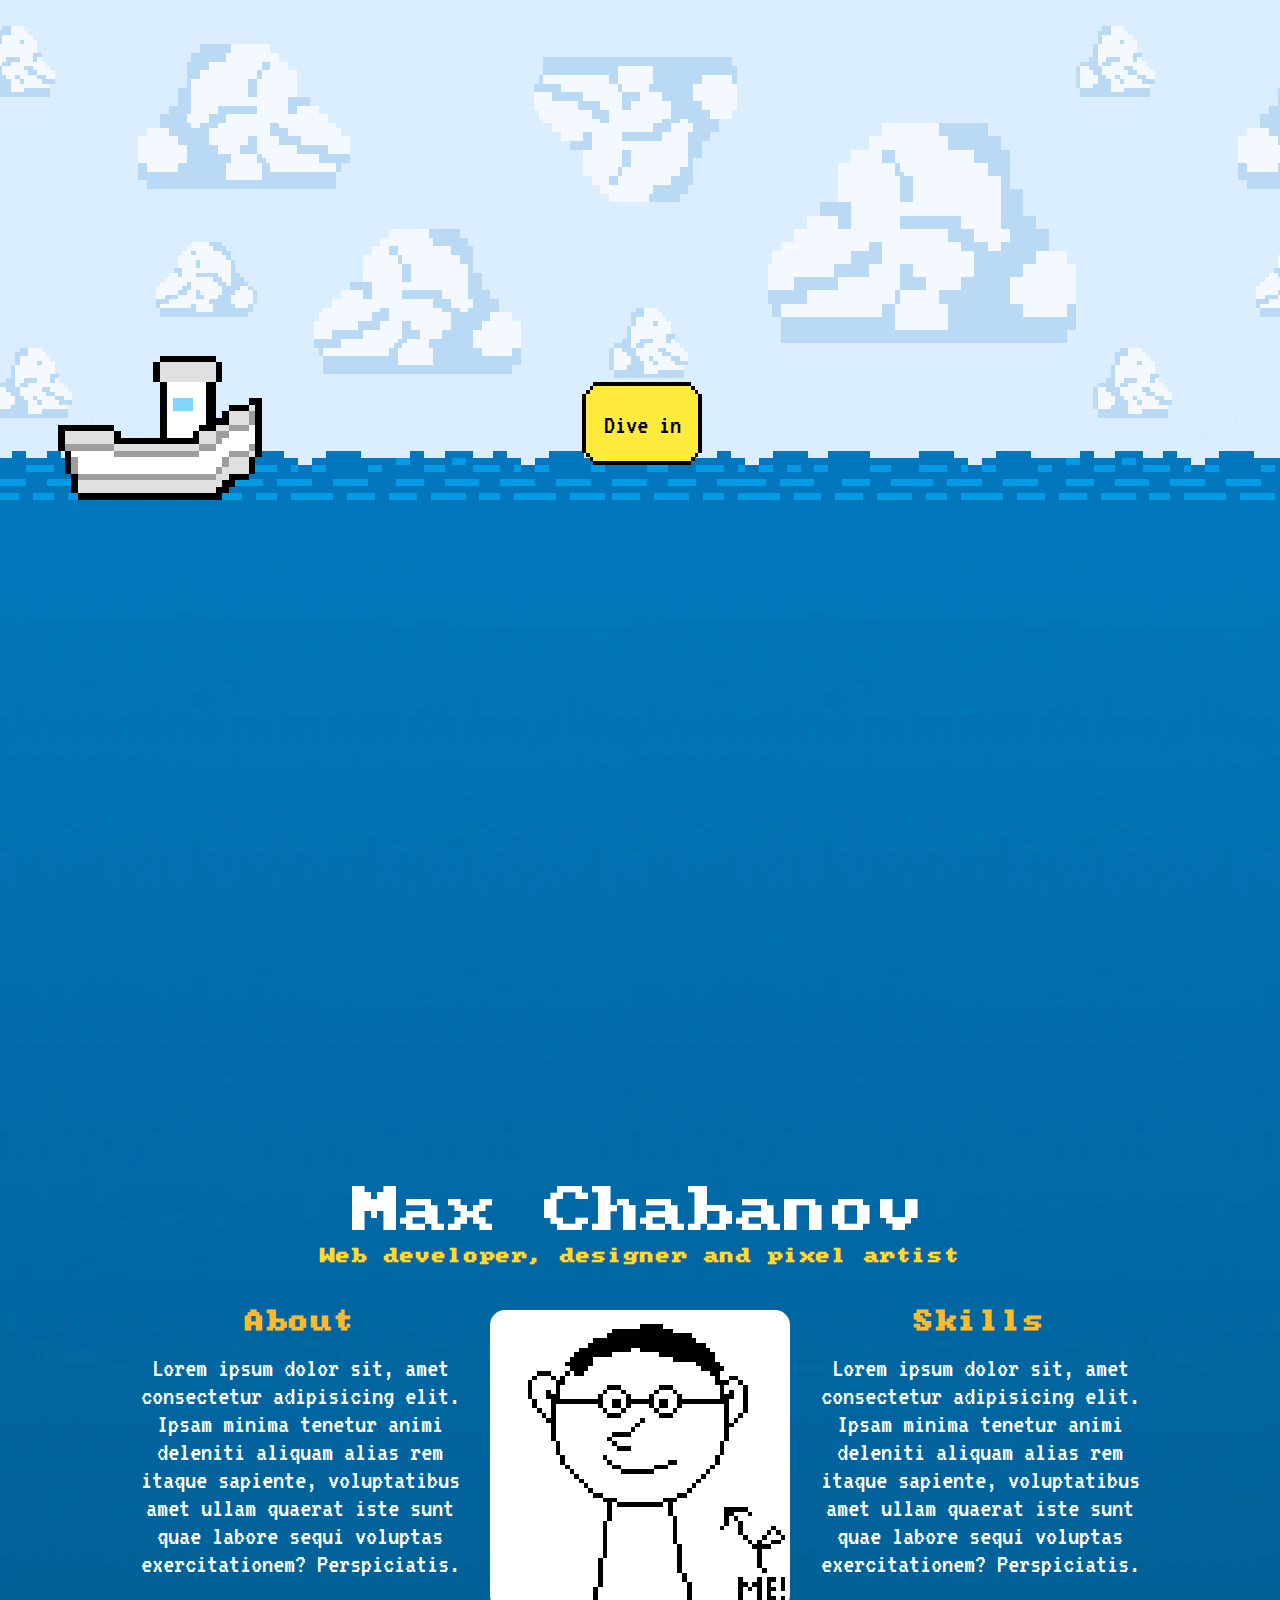
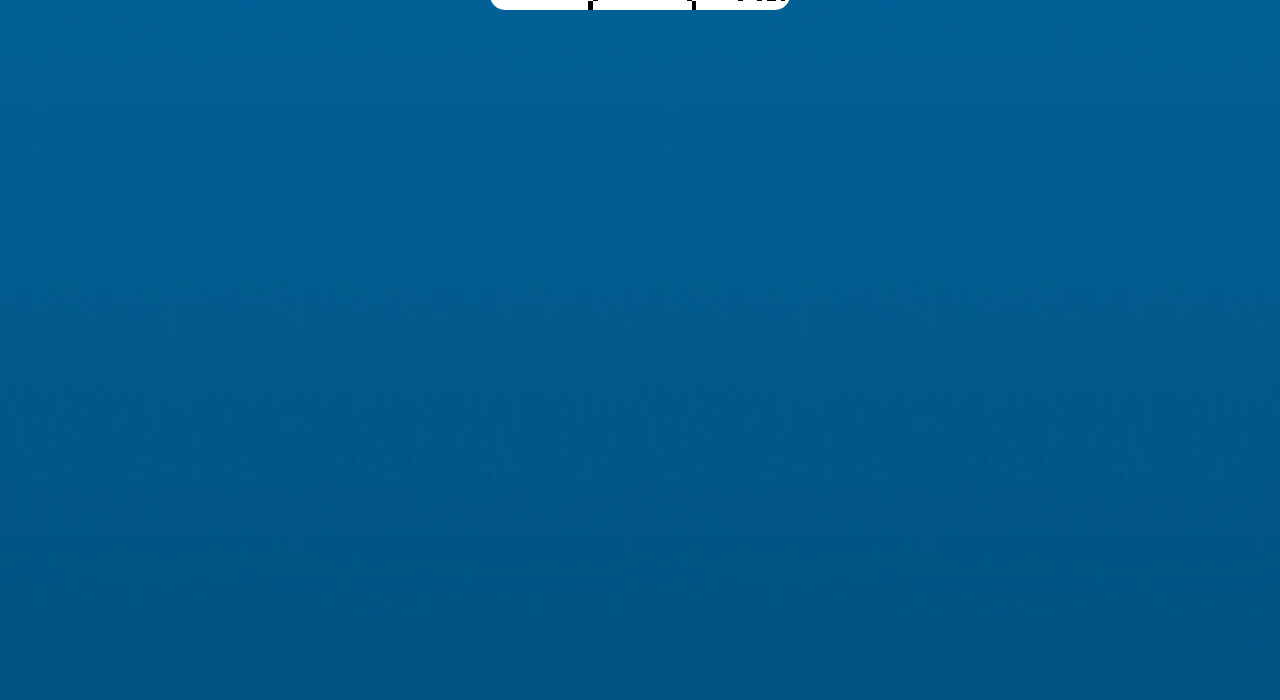
==== index.html @ 959217e1 "google lighthouse optimisation" ====
<!DOCTYPE html>
<html lang="en">
  <head>
    <meta charset="UTF-8" />
    <meta http-equiv="X-UA-Compatible" content="IE=edge" />
    <meta content="width=device-width, initial-scale=1.0" />
    <title>Max Chabanov</title>
    <link rel="icon" href="./assets/images/logo.svg" />
    <link rel="stylesheet" type="text/css" href="styles.css" />

    <!--===Fonts===-->
    <link rel="preconnect" href="https://fonts.googleapis.com" />
    <link rel="preconnect" href="https://fonts.gstatic.com" crossorigin />

    <link
      href="https://fonts.googleapis.com/css2?family=VT323&display=swap"
      rel="stylesheet"
    />
  </head>
  <body>
    <header>
      <img
        src="./assets/images/boat.png"
        alt="boat"
        class="boat"
        draggable="false"
      />
      <button class="dive-in-btn"><p>Dive in</p></button>
    </header>
    <main>
      <section class="about" id="about">
        <div class="introduction">
          <h1 class="heading-name">Max Chabanov</h1>
          <h2 class="sub-heading sub-heading-name">
            Web developer, designer and pixel artist
          </h2>
        </div>
        <div class="info">
          <div class="general-info">
            <h2 class="sub-heading">About</h2>
            <p class="general-info-text">
              Lorem ipsum dolor sit, amet consectetur adipisicing elit. Ipsam
              minima tenetur animi deleniti aliquam alias rem itaque sapiente,
              voluptatibus amet ullam quaerat iste sunt quae labore sequi
              voluptas exercitationem? Perspiciatis.
            </p>
          </div>
          <div class="photo-container">
            <img src="./assets/images/me.png" class="my-photo" alt="photo" />
          </div>
          <div class="skills-info">
            <h2 class="sub-heading">Skills</h2>

            <p class="skills-info-text">
              Lorem ipsum dolor sit, amet consectetur adipisicing elit. Ipsam
              minima tenetur animi deleniti aliquam alias rem itaque sapiente,
              voluptatibus amet ullam quaerat iste sunt quae labore sequi
              voluptas exercitationem? Perspiciatis.
            </p>
          </div>
        </div>
      </section>
      <!-- <section class="about">
        <h1 class="heading">Max Chabanov</h1>
        <h2>Web developer, pixel artist and designer</h2>
      </section> -->
    </main>

    <script
      src="https://code.jquery.com/jquery-3.6.0.min.js"
      integrity="sha256-/xUj+3OJU5yExlq6GSYGSHk7tPXikynS7ogEvDej/m4="
      crossorigin="anonymous"
    ></script>

    <script type="text/javascript" src="scripts.js"></script>
  </body>
</html>
---- styles.css ----
/* =====Global===== */
* {
  margin: 0;
  padding: 0;
  box-sizing: border-box;
}

body {
  /* overflow: hidden; */
  scroll-behavior: smooth;

  font-family: "Roboto";
  image-rendering: pixelated;
}

:root {
  --text-light: hsl(190, 77%, 88%);
  --sky-bg: hsl(208deg 100% 93%);
  --background: linear-gradient(
    180deg,
    hsl(202deg 98% 37%),
    hsl(202deg 98% 25%)
  );

  --text-lg: 50px;
  --text-big: 22px;
}

@font-face {
  font-family: "heading-pixel";
  src: url(./assets/fonts/pcsenior.ttf);
}

@font-face {
  font-family: "subheading-pixel";
  src: url(./assets/fonts/FFFFORWA.TTF);
}

@font-face {
  font-family: "text-pixel";
  src: url(./assets/fonts/prstart.ttf);
}

/* Scrollbar */
::-webkit-scrollbar {
  width: 0;
}

/* =====Header===== */
header {
  position: relative;

  display: flex;

  height: 500px;

  align-items: flex-end;

  background-color: var(--sky-bg);
  background-repeat: repeat-x;
  background-image: url(./assets/images/waves.png),
    url(./assets/images/clouds.png);
  background-position: bottom, top;
  background-size: 670px, 1100px;
}

.clouds {
  width: 100vw;
  display: flex;
}

.boat {
  width: 210px;
  height: 210px;

  margin-left: 55px;

  animation: float 3s linear infinite;
}

.dive-in-btn {
  position: absolute;
  left: calc(50% - 78px);

  border: none;
  border-radius: 5px;

  background-image: url(./assets/images/button.png);
  background-repeat: no-repeat;
  background-position: top;
  background-size: 120px;
  background-color: transparent;

  margin-bottom: 20px;

  padding: 40px 40px 41px 42px;

  user-select: none;

  cursor: pointer;

  animation: float 2s linear 1s infinite;
}

.dive-in-btn p {
  font-size: 28px;
  font-family: "VT323";
}

.dive-in-btn:hover {
  background-position: bottom;
}

/* ===== Main ===== */
main {
  display: flex;
  flex-direction: column;
  height: 200vh;

  align-items: center;
  justify-content: center;

  background: url(./assets/images/bg.webp);
}

/* 1 section */
.about {
  color: white;

  font-family: "Roboto";
}

.introduction {
  display: flex;

  flex-direction: column;
  align-items: center;
}

.heading-name {
  font-size: var(--text-lg);
  font-weight: 500;
  font-family: "heading-pixel";
  letter-spacing: -2px;
}

.sub-heading {
  color: #ffb92c;

  font-size: var(--text-big);
  letter-spacing: 0;
  font-family: "heading-pixel";
}

.sub-heading-name {
  color: #ffdb24;

  margin-top: 10px;

  font-family: "heading-pixel";
  font-size: 16px;
  letter-spacing: 0px;
}

.info {
  width: 50vw;

  display: flex;

  justify-content: space-between;

  color: white;

  margin-top: 45px;

  font-family: "VT323";
  font-size: 28px;
}

/* general info */
.general-info,
.skills-info {
  max-width: 340px;

  display: flex;

  margin-right: 20px;

  flex-direction: column;
  align-items: center;

  text-align: center;
}

.general-info-text,
.skills-info-text {
  margin-top: 20px;
}

/* photo */

.my-photo {
  width: 300px;

  background-color: white;

  border-radius: 5%;
}

.arrow-me {
  position: absolute;
}

/* skills info */
.skills-info {
  margin-left: 20px;
  margin-right: 0;
}

/* skills */

.skills-list {
  text-align: left;
}

@keyframes float {
  0% {
    margin-bottom: 20px;
  }
  50% {
    margin-bottom: 25px;
  }
  100% {
    margin-bottom: 20px;
  }
}

/* Responsive */
@media screen and (min-width: 865px) {
  .info {
    width: auto;
  }
}
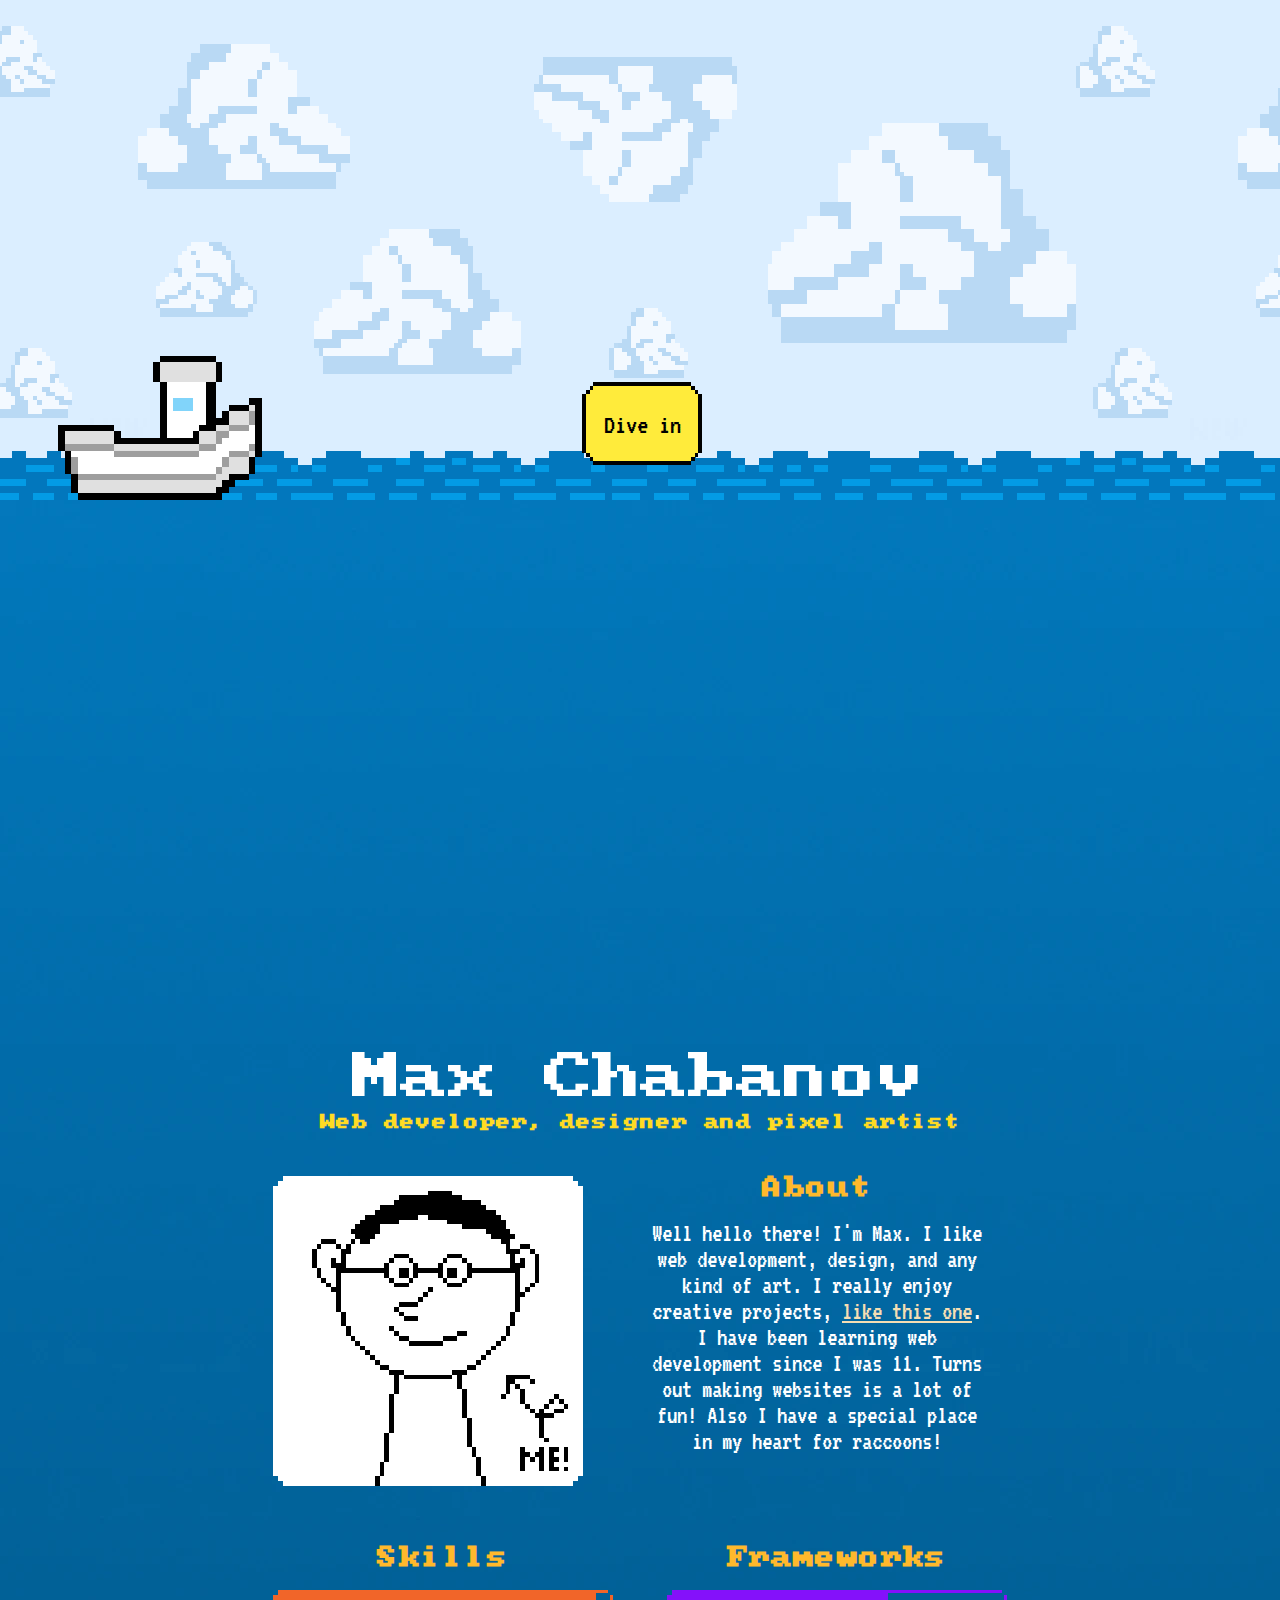
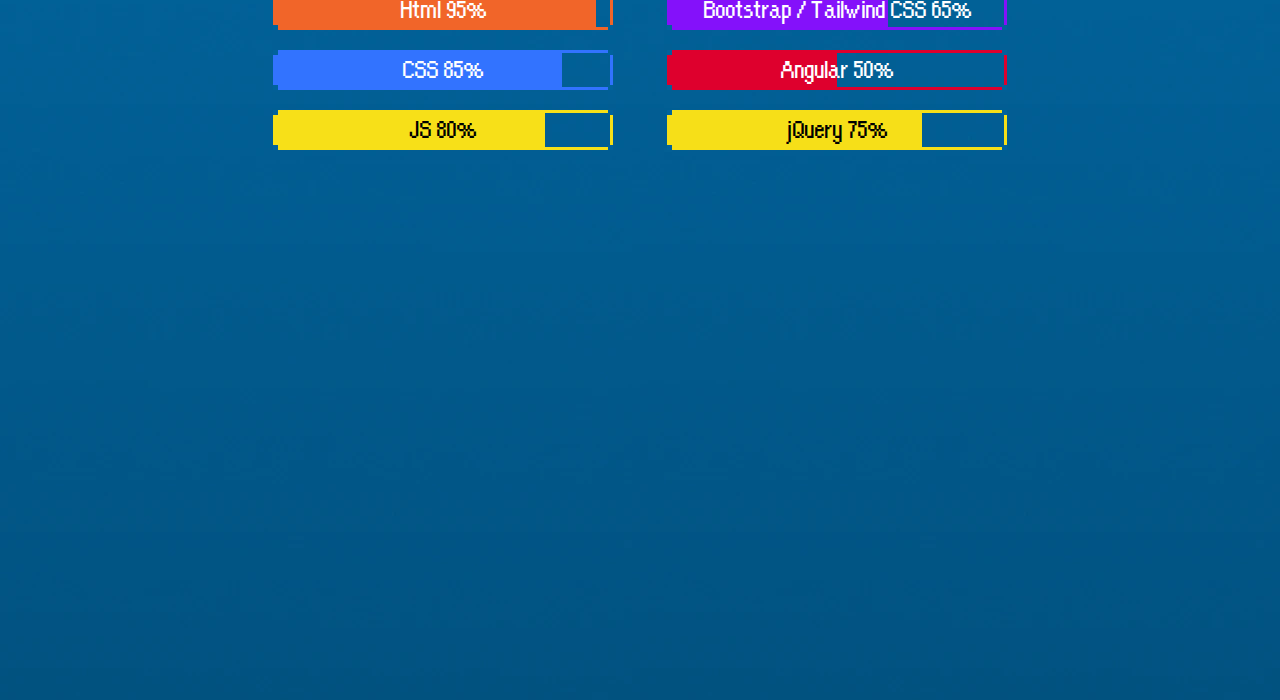
==== commit 85a93462: "1 section complete" ====
--- a/index.html
+++ b/index.html
@@ -36,34 +36,85 @@
           </h2>
         </div>
         <div class="info">
+          <div class="photo-container">
+            <img src="./assets/images/me.png" class="my-photo" alt="photo" />
+          </div>
+
           <div class="general-info">
             <h2 class="sub-heading">About</h2>
             <p class="general-info-text">
-              Lorem ipsum dolor sit, amet consectetur adipisicing elit. Ipsam
-              minima tenetur animi deleniti aliquam alias rem itaque sapiente,
-              voluptatibus amet ullam quaerat iste sunt quae labore sequi
-              voluptas exercitationem? Perspiciatis.
-            </p>
-          </div>
-          <div class="photo-container">
-            <img src="./assets/images/me.png" class="my-photo" alt="photo" />
-          </div>
-          <div class="skills-info">
-            <h2 class="sub-heading">Skills</h2>
-
-            <p class="skills-info-text">
-              Lorem ipsum dolor sit, amet consectetur adipisicing elit. Ipsam
-              minima tenetur animi deleniti aliquam alias rem itaque sapiente,
-              voluptatibus amet ullam quaerat iste sunt quae labore sequi
-              voluptas exercitationem? Perspiciatis.
+              Well hello there! I'm Max. I like web development, design, and any
+              kind of art. I really enjoy creative projects,
+              <a href="https://hackathon404-raccoon.vercel.app/" target="_blank"
+                >like this one</a
+              >. I have been learning web development since I was 11. Turns out
+              making websites is a lot of fun! Also I have a special place in my
+              heart for raccoons!
             </p>
           </div>
         </div>
+
+        <div class="skills-info">
+          <h2 class="sub-heading">Skills</h2>
+
+          <div class="skill skill-html">
+            <div class="pixel pixel-top-left"></div>
+            <div class="pixel pixel-top-right"></div>
+            <div class="pixel pixel-bottom-left"></div>
+            <div class="pixel pixel-bottom-right"></div>
+
+            <p>Html <span class="number">95%</span></p>
+          </div>
+
+          <div class="skill skill-css">
+            <div class="pixel pixel-top-left"></div>
+            <div class="pixel pixel-top-right"></div>
+            <div class="pixel pixel-bottom-left"></div>
+            <div class="pixel pixel-bottom-right"></div>
+
+            <p>CSS <span class="number">85%</span></p>
+          </div>
+
+          <div class="skill skill-js">
+            <div class="pixel pixel-top-left"></div>
+            <div class="pixel pixel-top-right"></div>
+            <div class="pixel pixel-bottom-left"></div>
+            <div class="pixel pixel-bottom-right"></div>
+
+            <p>JS <span class="number">80%</span></p>
+          </div>
+        </div>
+        <div class="framework-info">
+          <h2 class="sub-heading">Frameworks</h2>
+
+          <div class="skill skill-css-framework">
+            <div class="pixel pixel-top-left"></div>
+            <div class="pixel pixel-top-right"></div>
+            <div class="pixel pixel-bottom-left"></div>
+            <div class="pixel pixel-bottom-right"></div>
+
+            <p>Bootstrap / Tailwind CSS <span class="number">65%</span></p>
+          </div>
+
+          <div class="skill skill-angular">
+            <div class="pixel pixel-top-left"></div>
+            <div class="pixel pixel-top-right"></div>
+            <div class="pixel pixel-bottom-left"></div>
+            <div class="pixel pixel-bottom-right"></div>
+
+            <p>Angular <span class="number">50%</span></p>
+          </div>
+
+          <div class="skill skill-jquery">
+            <div class="pixel pixel-top-left"></div>
+            <div class="pixel pixel-top-right"></div>
+            <div class="pixel pixel-bottom-left"></div>
+            <div class="pixel pixel-bottom-right"></div>
+
+            <p>jQuery <span class="number">75%</span></p>
+          </div>
+        </div>
       </section>
-      <!-- <section class="about">
-        <h1 class="heading">Max Chabanov</h1>
-        <h2>Web developer, pixel artist and designer</h2>
-      </section> -->
     </main>
 
     <script
--- a/styles.css
+++ b/styles.css
@@ -26,6 +26,13 @@
   --text-big: 22px;
 }
 
+a {
+  color: wheat;
+}
+a:hover {
+  color: hsl(39, 80%, 76%);
+}
+
 @font-face {
   font-family: "heading-pixel";
   src: url(./assets/fonts/pcsenior.ttf);
@@ -38,7 +45,7 @@
 
 @font-face {
   font-family: "text-pixel";
-  src: url(./assets/fonts/prstart.ttf);
+  src: url(./assets/fonts/orange-kid.ttf);
 }
 
 /* Scrollbar */
@@ -179,10 +186,11 @@
 
 /* general info */
 .general-info,
-.skills-info {
+.skills-info,
+.framework-info {
   max-width: 340px;
 
-  display: flex;
+  display: inline-flex;
 
   margin-right: 20px;
 
@@ -192,19 +200,27 @@
   text-align: center;
 }
 
+.framework-info {
+  margin-left: 50px;
+  margin-right: 0px;
+}
+
 .general-info-text,
 .skills-info-text {
+  font-size: 26px;
   margin-top: 20px;
 }
 
 /* photo */
 
+.photo-container {
+  height: 310px;
+
+  position: relative;
+}
+
 .my-photo {
-  width: 300px;
-
-  background-color: white;
-
-  border-radius: 5%;
+  width: 310px;
 }
 
 .arrow-me {
@@ -213,14 +229,85 @@
 
 /* skills info */
 .skills-info {
-  margin-left: 20px;
+  margin-top: 60px;
   margin-right: 0;
 }
 
-/* skills */
-
-.skills-list {
-  text-align: left;
+.skill {
+  position: relative;
+
+  width: 340px;
+  height: 40px;
+
+  display: flex;
+
+  align-items: center;
+  justify-content: center;
+
+  margin-top: 20px;
+  padding-bottom: 4px;
+
+  font-family: "text-pixel";
+  font-size: 28px;
+
+  outline-offset: -3px;
+}
+
+.pixel {
+  position: absolute;
+
+  width: 5px;
+  height: 5px;
+
+  background: #01629c;
+}
+
+.pixel-top-left {
+  top: 0;
+  left: 0;
+}
+
+.pixel-top-right {
+  top: 0;
+  left: calc(100% - 5px);
+}
+
+.pixel-bottom-left {
+  top: calc(100% - 5px);
+  left: 0;
+}
+
+.pixel-bottom-right {
+  top: calc(100% - 5px);
+  left: calc(100% - 5px);
+}
+
+.skill-html {
+  background: linear-gradient(to right, #f16529 95%, transparent 0%);
+  outline: solid #f16529;
+}
+.skill-css {
+  background: linear-gradient(to right, #3273ff 85%, transparent 0%);
+  outline: solid #3273ff;
+}
+.skill-js {
+  background: linear-gradient(to right, #f7e018 80%, transparent 0%);
+  outline: solid #f7e018;
+  color: black;
+}
+
+.skill-css-framework {
+  background: linear-gradient(to right, #8411fa 65%, transparent 0%);
+  outline: solid #8411fa;
+}
+.skill-angular {
+  background: linear-gradient(to right, #de002d 50%, transparent 0%);
+  outline: solid #de002d;
+}
+.skill-jquery {
+  background: linear-gradient(to right, #f6df18 75%, transparent 0%);
+  outline: solid #f6df18;
+  color: black;
 }
 
 @keyframes float {
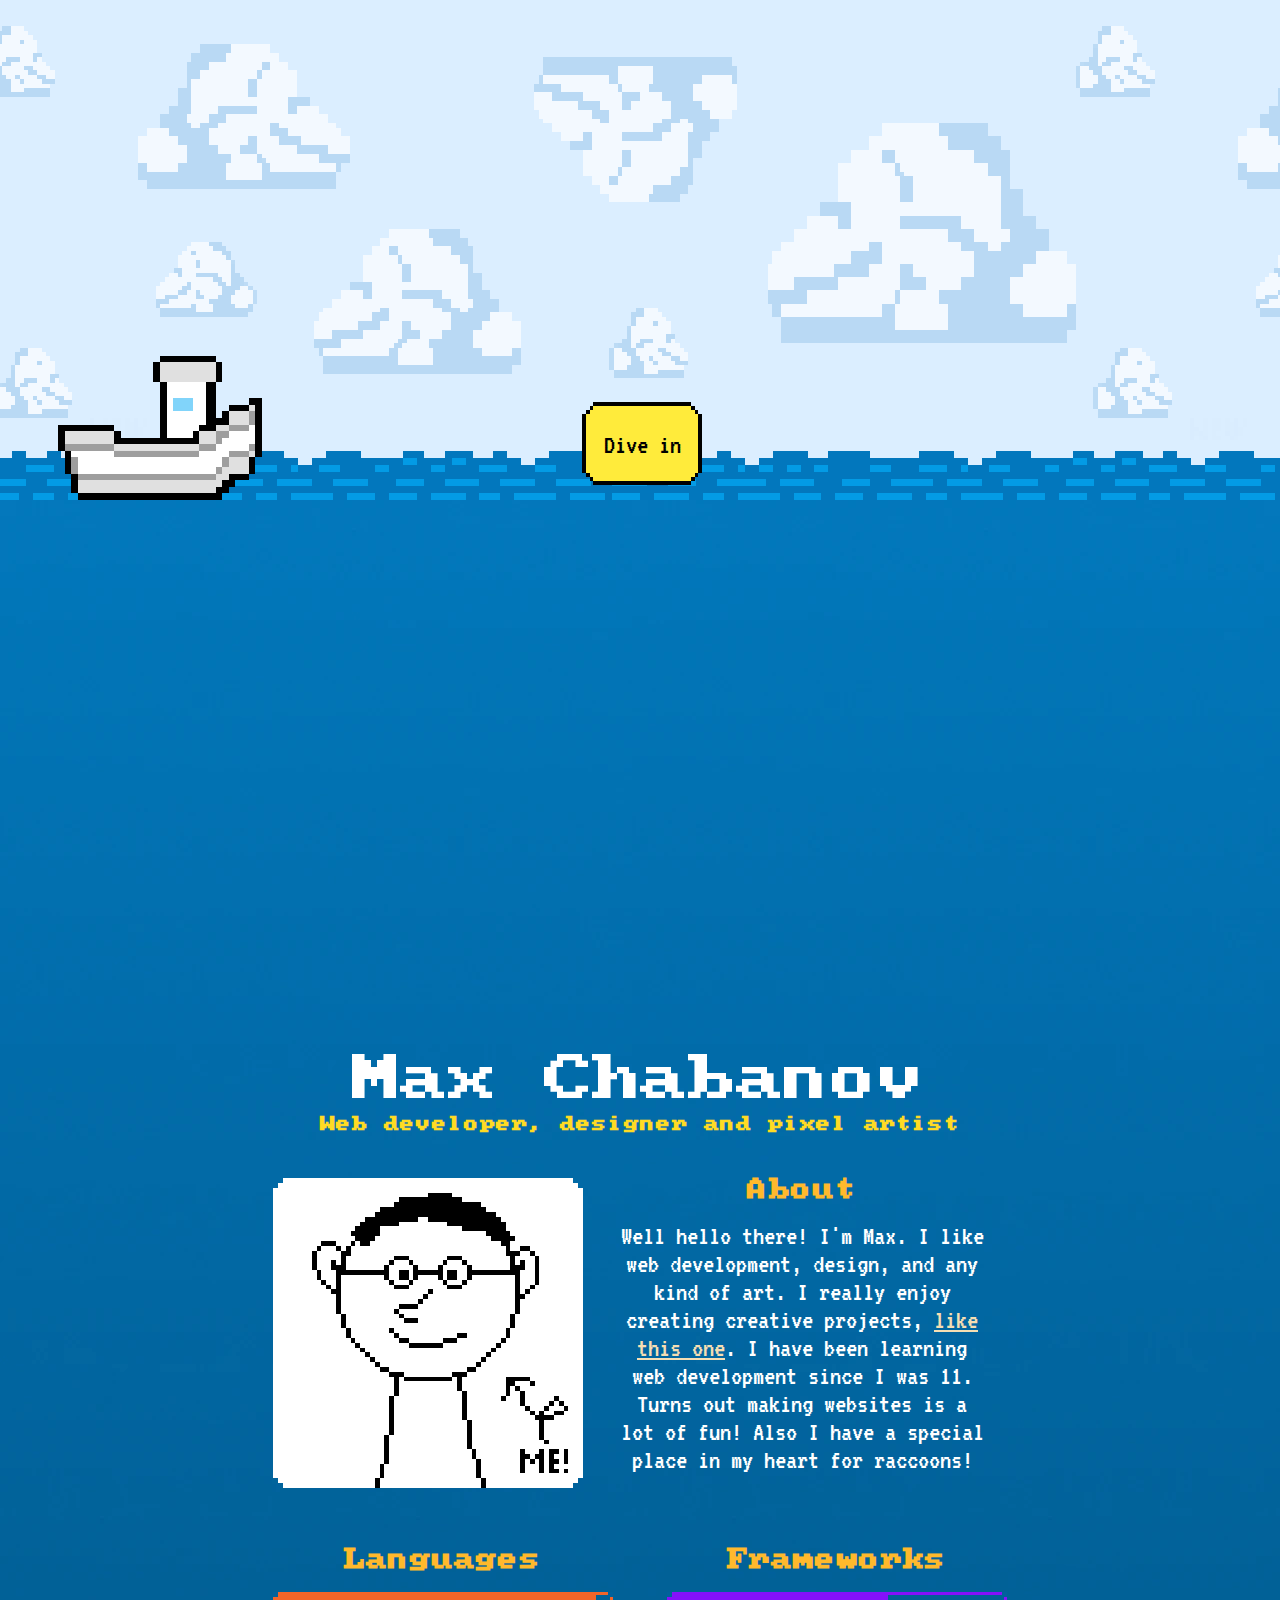
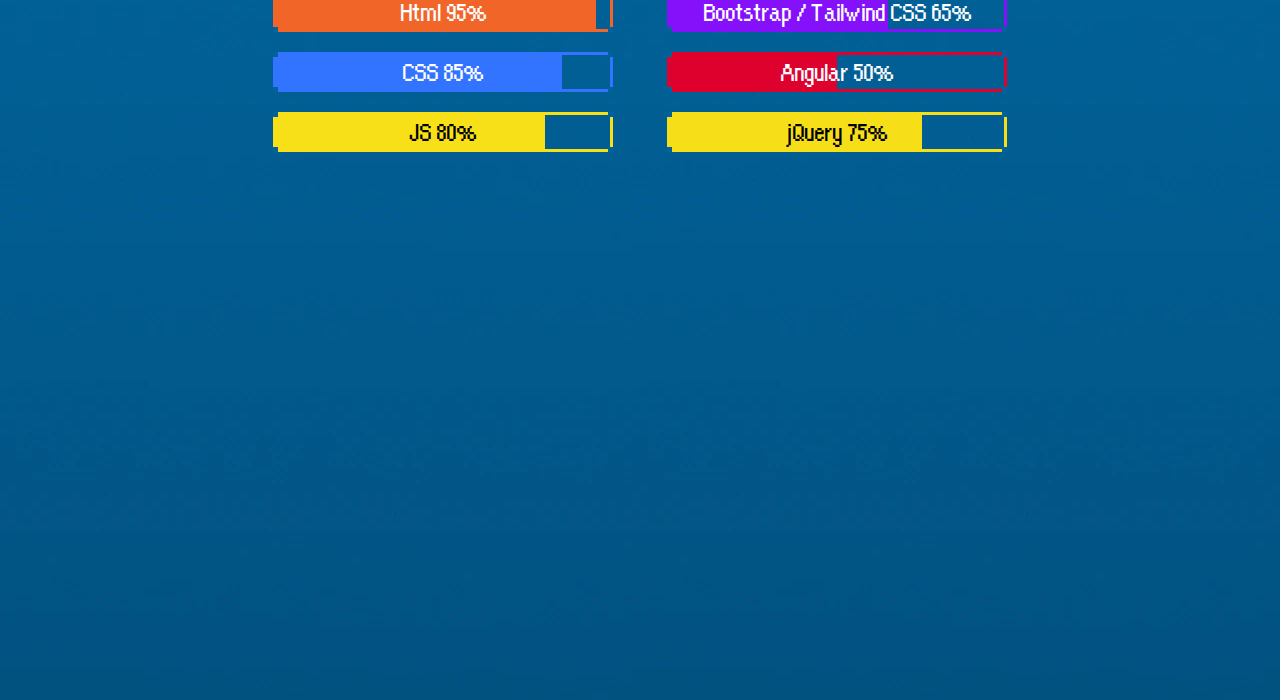
==== commit e247a095: "animations!" ====
--- a/index.html
+++ b/index.html
@@ -28,6 +28,7 @@
       <button class="dive-in-btn"><p>Dive in</p></button>
     </header>
     <main>
+      <div class="anchor" id="anchor-about"></div>
       <section class="about" id="about">
         <div class="introduction">
           <h1 class="heading-name">Max Chabanov</h1>
@@ -44,7 +45,7 @@
             <h2 class="sub-heading">About</h2>
             <p class="general-info-text">
               Well hello there! I'm Max. I like web development, design, and any
-              kind of art. I really enjoy creative projects,
+              kind of art. I really enjoy creating creative projects,
               <a href="https://hackathon404-raccoon.vercel.app/" target="_blank"
                 >like this one</a
               >. I have been learning web development since I was 11. Turns out
@@ -55,7 +56,7 @@
         </div>
 
         <div class="skills-info">
-          <h2 class="sub-heading">Skills</h2>
+          <h2 class="sub-heading">Languages</h2>
 
           <div class="skill skill-html">
             <div class="pixel pixel-top-left"></div>
--- a/styles.css
+++ b/styles.css
@@ -33,6 +33,11 @@
   color: hsl(39, 80%, 76%);
 }
 
+.anchor {
+  width: 100%;
+  height: 5px;
+}
+
 @font-face {
   font-family: "heading-pixel";
   src: url(./assets/fonts/pcsenior.ttf);
@@ -69,6 +74,9 @@
     url(./assets/images/clouds.png);
   background-position: bottom, top;
   background-size: 670px, 1100px;
+
+  animation: waves 3s linear infinite forwards,
+    clouds 90s linear infinite forwards;
 }
 
 .clouds {
@@ -90,7 +98,6 @@
   left: calc(50% - 78px);
 
   border: none;
-  border-radius: 5px;
 
   background-image: url(./assets/images/button.png);
   background-repeat: no-repeat;
@@ -98,15 +105,13 @@
   background-size: 120px;
   background-color: transparent;
 
-  margin-bottom: 20px;
-
   padding: 40px 40px 41px 42px;
 
   user-select: none;
 
   cursor: pointer;
 
-  animation: float 2s linear 1s infinite;
+  animation: float 3s linear infinite;
 }
 
 .dive-in-btn p {
@@ -188,7 +193,7 @@
 .general-info,
 .skills-info,
 .framework-info {
-  max-width: 340px;
+  max-width: 370px;
 
   display: inline-flex;
 
@@ -207,7 +212,7 @@
 
 .general-info-text,
 .skills-info-text {
-  font-size: 26px;
+  font-size: 28px;
   margin-top: 20px;
 }
 
@@ -310,21 +315,45 @@
   color: black;
 }
 
-@keyframes float {
-  0% {
-    margin-bottom: 20px;
-  }
-  50% {
-    margin-bottom: 25px;
-  }
-  100% {
-    margin-bottom: 20px;
-  }
-}
-
 /* Responsive */
 @media screen and (min-width: 865px) {
   .info {
     width: auto;
   }
 }
+
+/* Keyframes */
+
+@keyframes float {
+  0% {
+    margin-bottom: 15px;
+  }
+  50% {
+    margin-bottom: 20px;
+  }
+  100% {
+    margin-bottom: 15px;
+  }
+}
+
+/* Animations */
+@keyframes waves {
+  0% {
+    background-position-y: 285px, top;
+  }
+  50% {
+    background-position-y: bottom, top;
+  }
+  100% {
+    background-position-y: 285px, top;
+  }
+}
+
+@keyframes clouds {
+  0% {
+    background-position-x: center, 0px;
+  }
+  100% {
+    background-position-x: center, 1100px;
+  }
+}
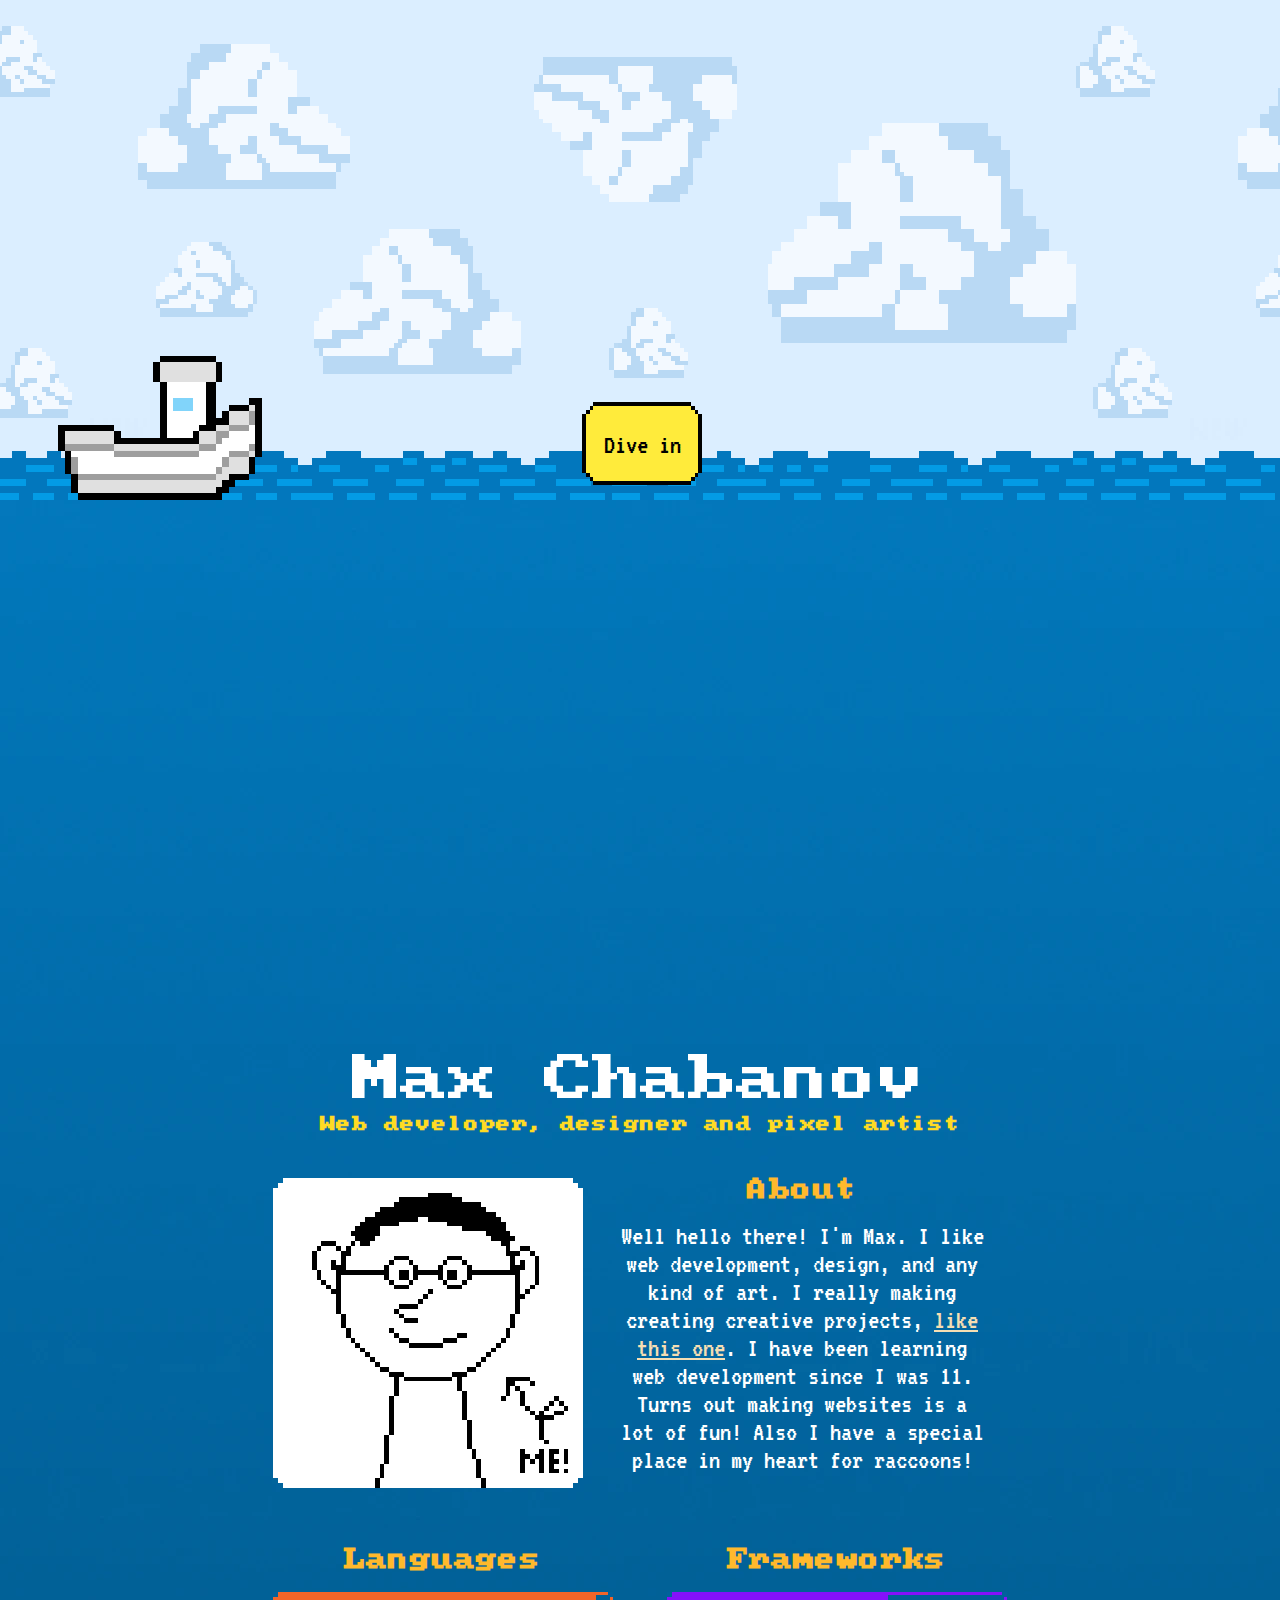
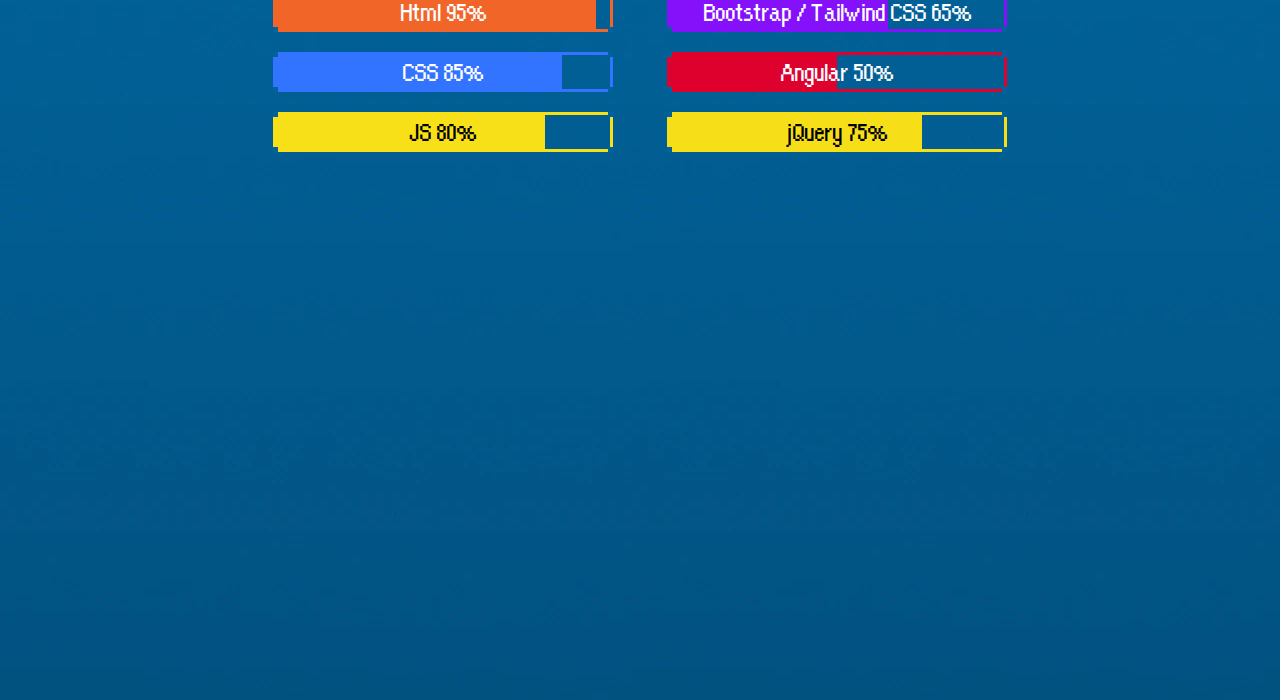
==== commit c8b0b81f: "word change" ====
--- a/index.html
+++ b/index.html
@@ -45,7 +45,7 @@
             <h2 class="sub-heading">About</h2>
             <p class="general-info-text">
               Well hello there! I'm Max. I like web development, design, and any
-              kind of art. I really enjoy creating creative projects,
+              kind of art. I really making creating creative projects,
               <a href="https://hackathon404-raccoon.vercel.app/" target="_blank"
                 >like this one</a
               >. I have been learning web development since I was 11. Turns out
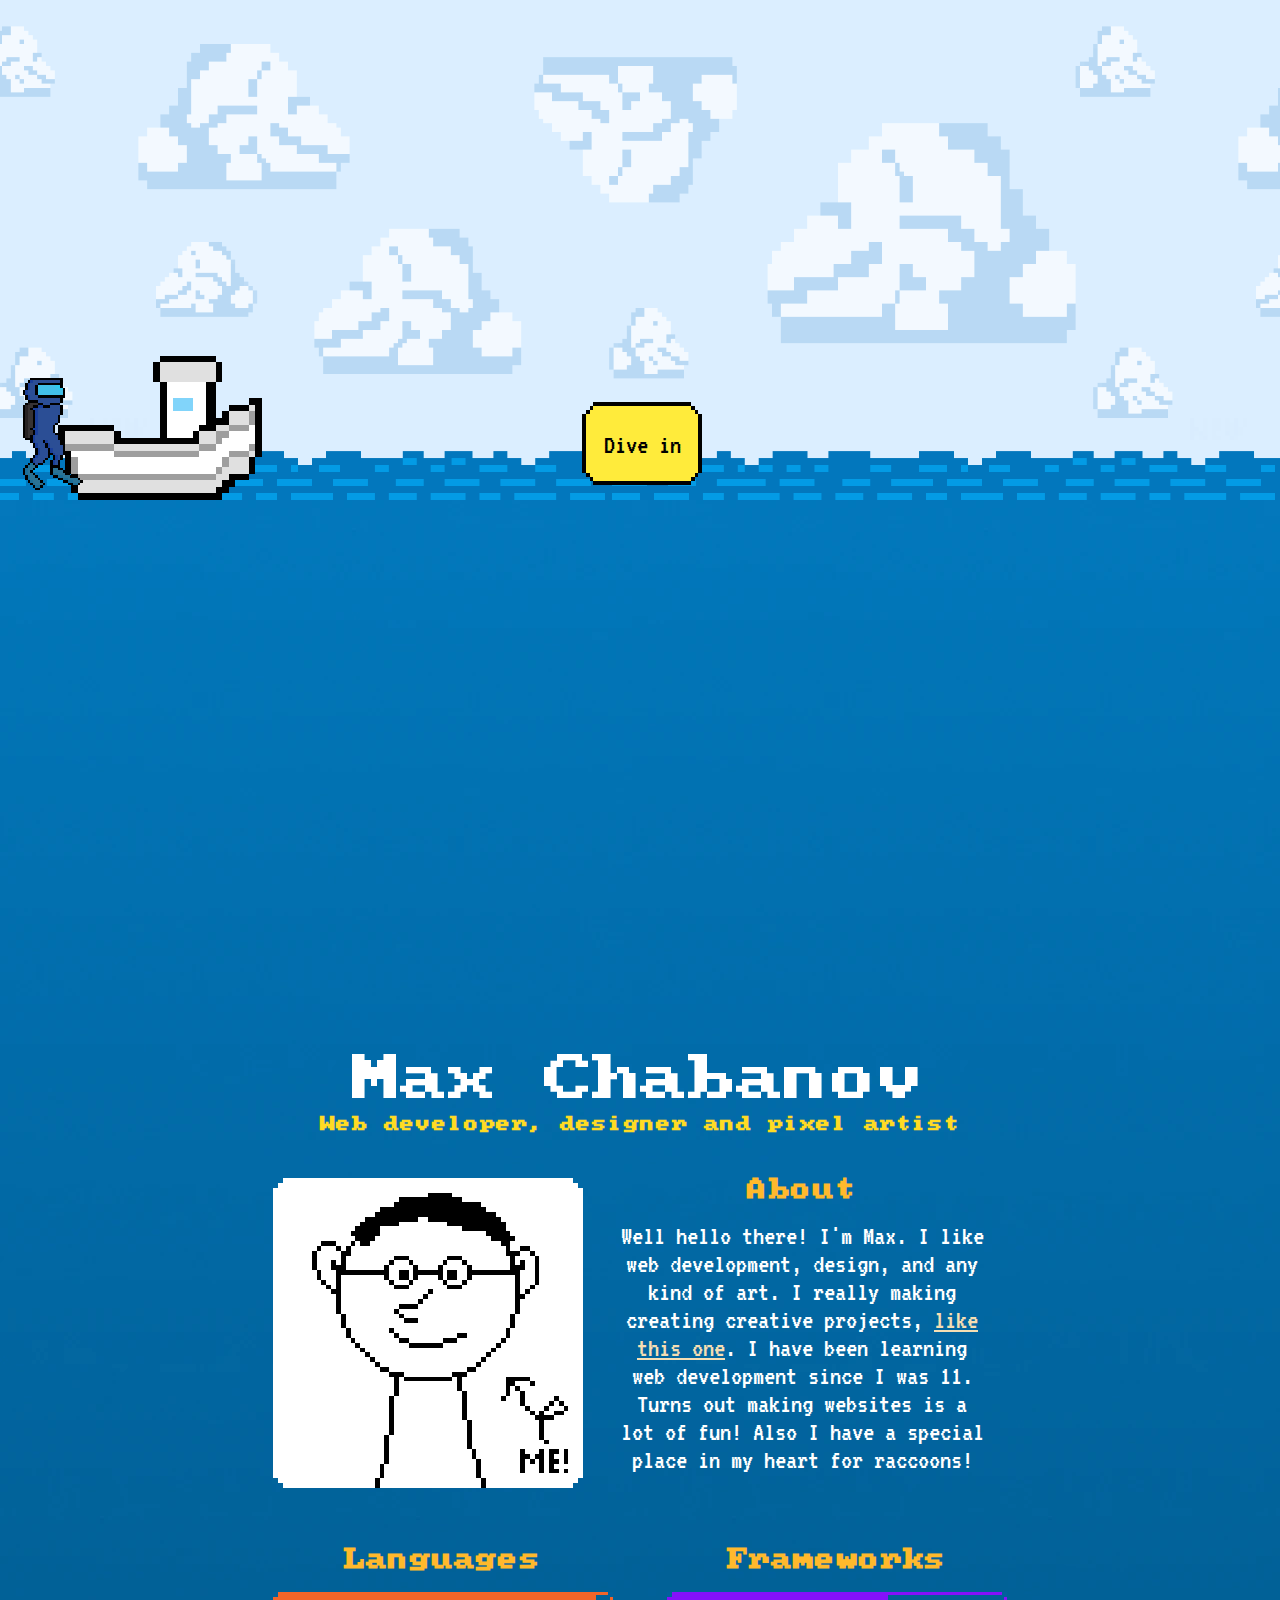
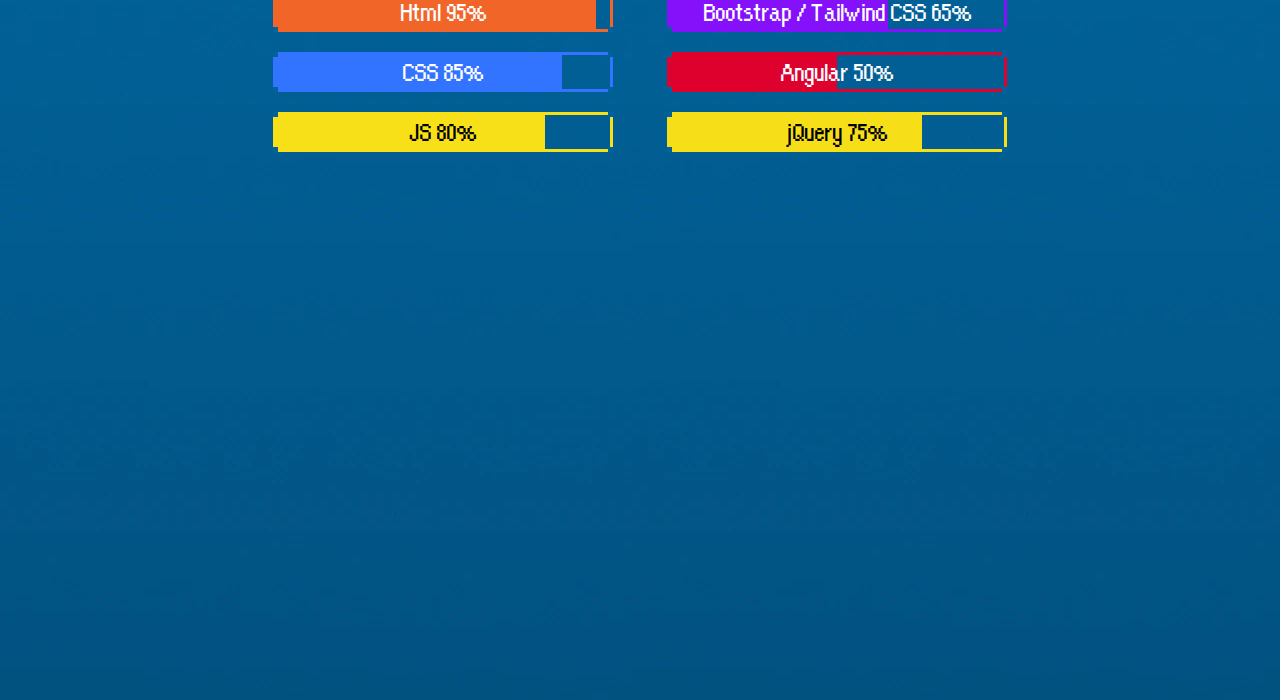
==== commit a0c9755d: "want to get a github achivement" ====
--- a/index.html
+++ b/index.html
@@ -3,7 +3,7 @@
   <head>
     <meta charset="UTF-8" />
     <meta http-equiv="X-UA-Compatible" content="IE=edge" />
-    <meta content="width=device-width, initial-scale=1.0" />
+    <meta content="width=device-width, initial-scale=1.0" user-scalable="no" />
     <title>Max Chabanov</title>
     <link rel="icon" href="./assets/images/logo.svg" />
     <link rel="stylesheet" type="text/css" href="styles.css" />
@@ -28,6 +28,8 @@
       <button class="dive-in-btn"><p>Dive in</p></button>
     </header>
     <main>
+      <img src="assets/images/diver.png" alt="diver" class="diver" />
+
       <div class="anchor" id="anchor-about"></div>
       <section class="about" id="about">
         <div class="introduction">
@@ -116,6 +118,8 @@
           </div>
         </div>
       </section>
+
+      <section></section>
     </main>
 
     <script
--- a/styles.css
+++ b/styles.css
@@ -58,6 +58,14 @@
   width: 0;
 }
 
+/* Diver */
+.diver {
+  position: fixed;
+  left: 20px;
+  top: calc(50% - 80px);
+  width: 80px;
+}
+
 /* =====Header===== */
 header {
   position: relative;
@@ -76,12 +84,9 @@
   background-size: 670px, 1100px;
 
   animation: waves 3s linear infinite forwards,
-    clouds 90s linear infinite forwards;
-}
-
-.clouds {
-  width: 100vw;
-  display: flex;
+    clouds 400s linear infinite forwards;
+
+  image-rendering: auto;
 }
 
 .boat {
@@ -91,6 +96,8 @@
   margin-left: 55px;
 
   animation: float 3s linear infinite;
+
+  image-rendering: pixelated;
 }
 
 .dive-in-btn {
@@ -112,6 +119,8 @@
   cursor: pointer;
 
   animation: float 3s linear infinite;
+
+  image-rendering: pixelated;
 }
 
 .dive-in-btn p {
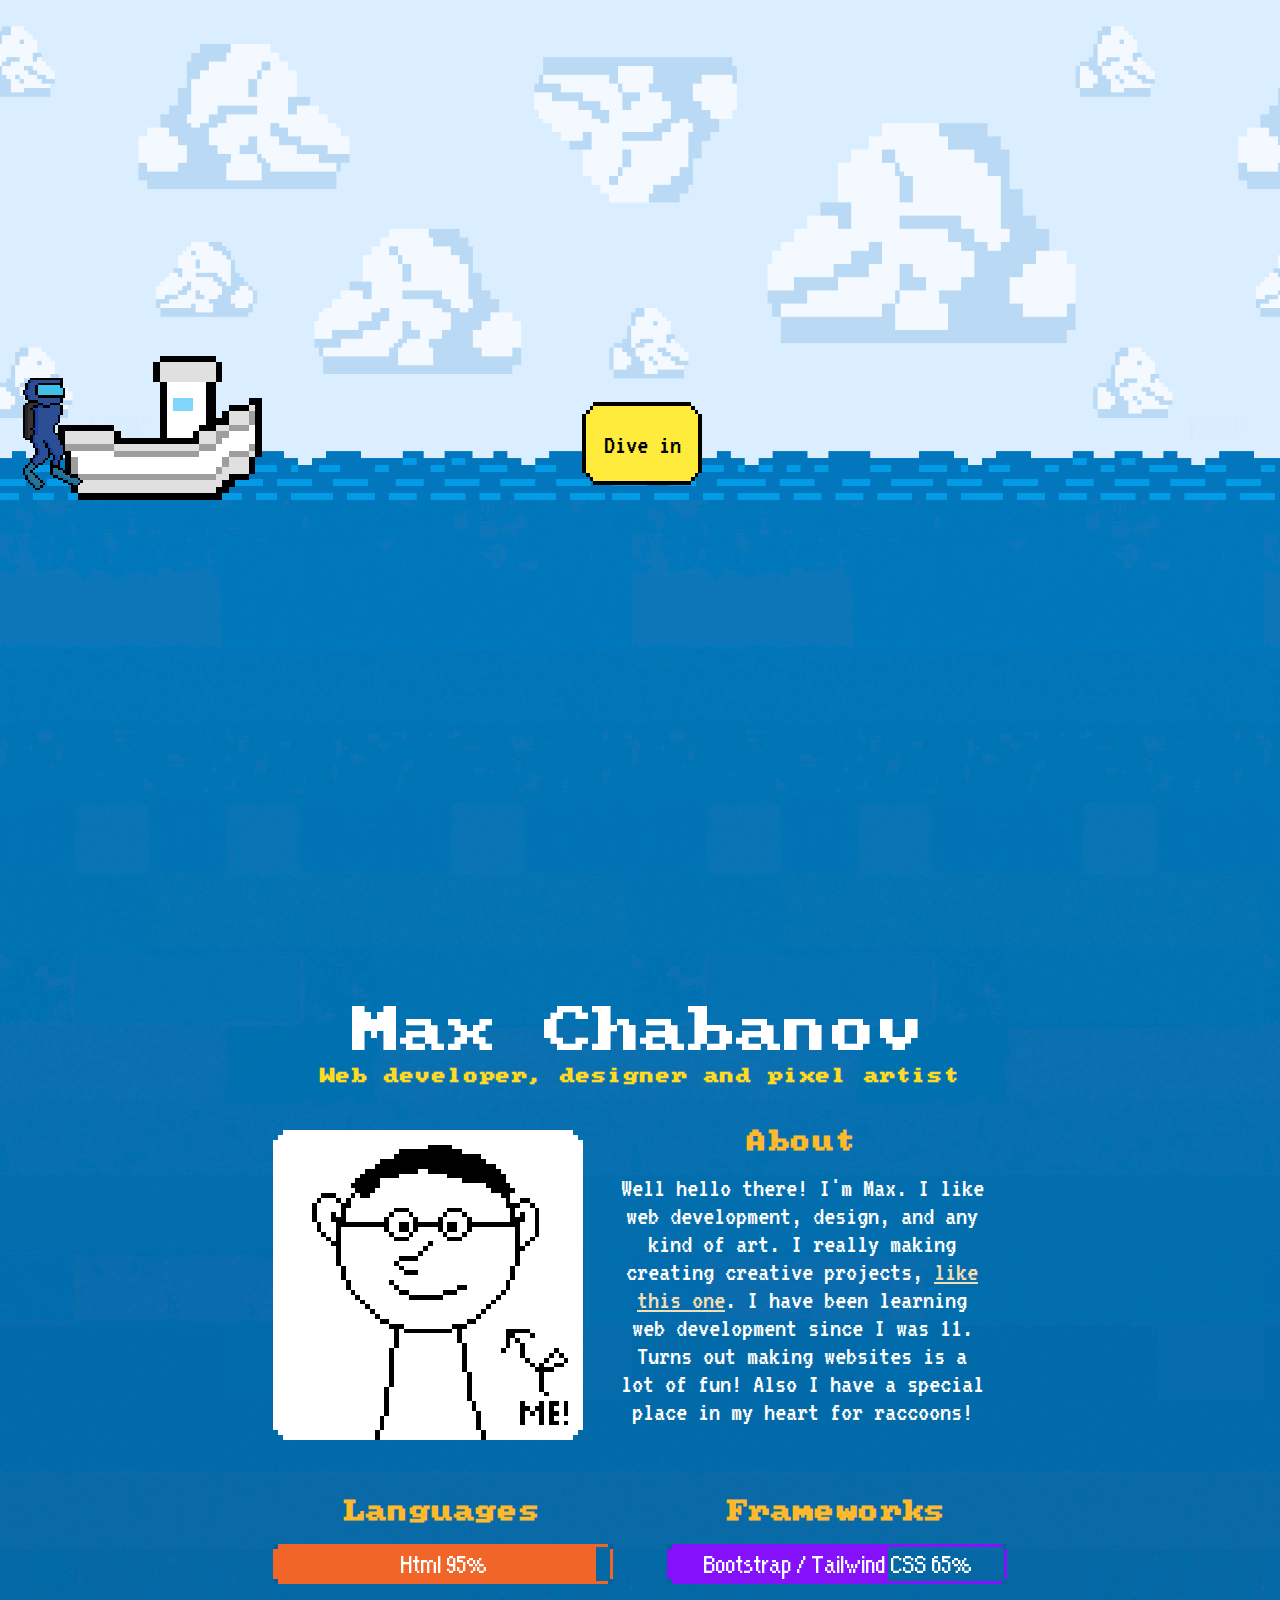
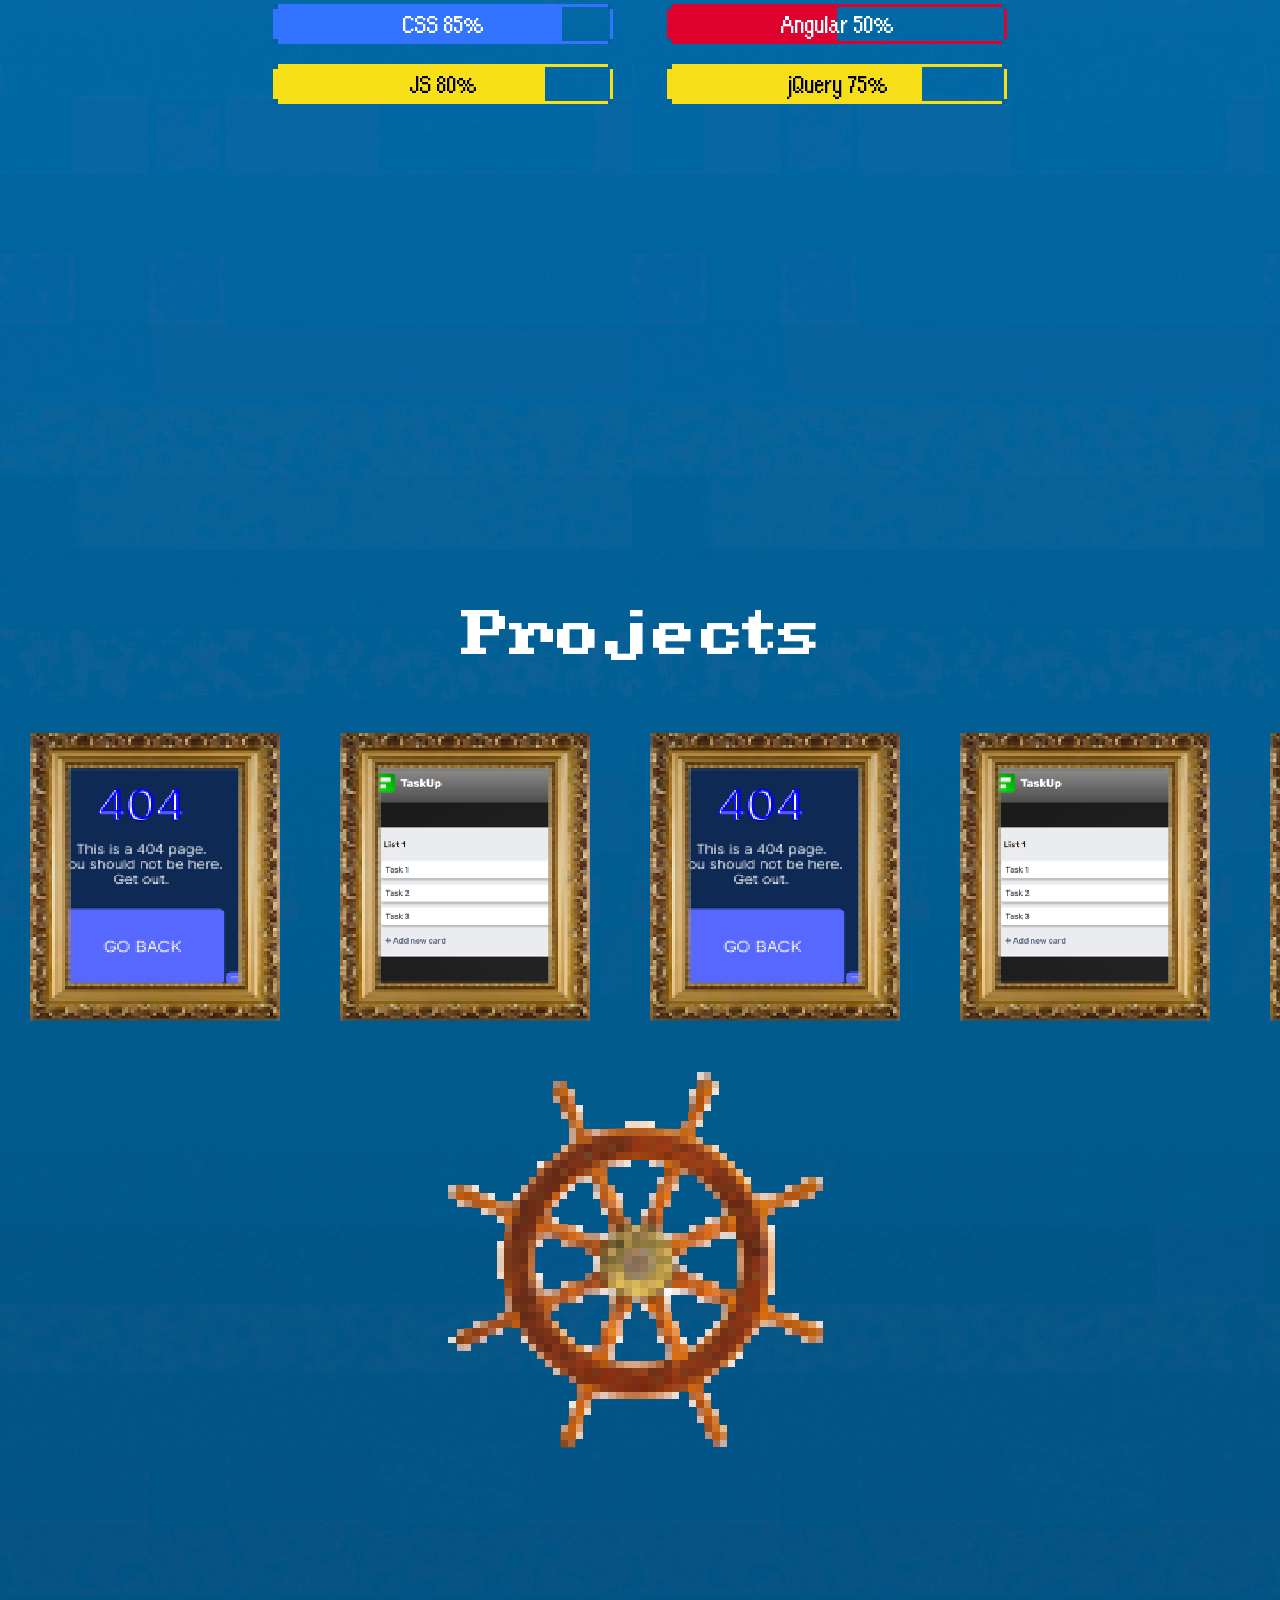
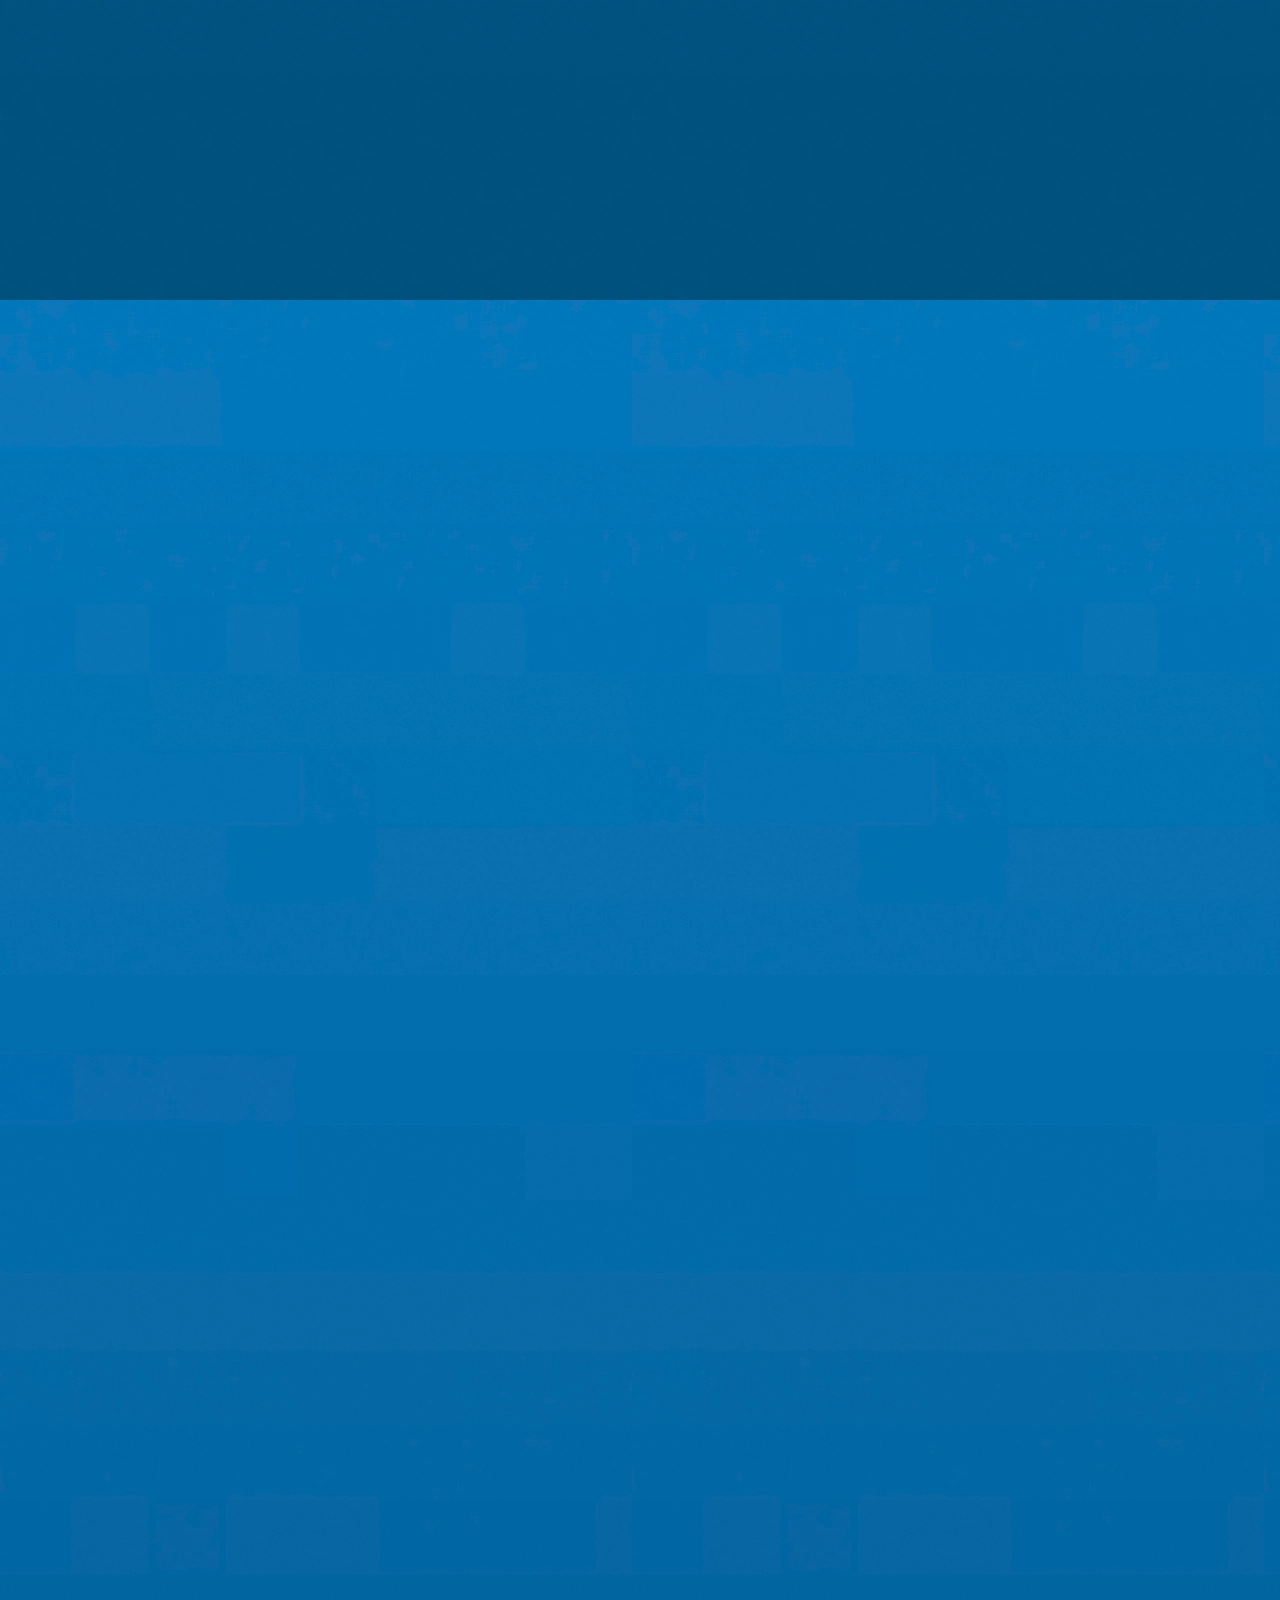
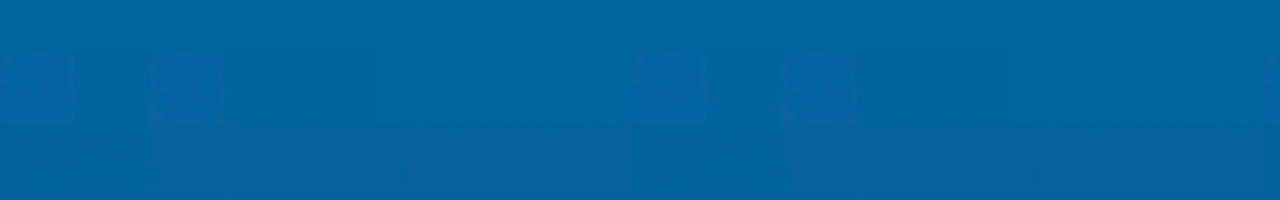
==== commit b4efa53f: "just saving porgress" ====
--- a/index.html
+++ b/index.html
@@ -28,12 +28,17 @@
       <button class="dive-in-btn"><p>Dive in</p></button>
     </header>
     <main>
-      <img src="assets/images/diver.png" alt="diver" class="diver" />
+      <img
+        src="assets/images/diver.png"
+        alt="diver"
+        class="diver"
+        draggable="false"
+      />
 
       <div class="anchor" id="anchor-about"></div>
       <section class="about" id="about">
         <div class="introduction">
-          <h1 class="heading-name">Max Chabanov</h1>
+          <h1 class="heading">Max Chabanov</h1>
           <h2 class="sub-heading sub-heading-name">
             Web developer, designer and pixel artist
           </h2>
@@ -119,7 +124,40 @@
         </div>
       </section>
 
-      <section></section>
+      <div class="anchor" id="anchor-projects"></div>
+      <section class="projects-section">
+        <h1 class="heading" style="word-spacing: -50px">
+          Proje
+          <span style="letter-spacing: -8px">
+            <span style="letter-spacing: -15px">c</span>ts</span
+          >
+        </h1>
+
+        <div class="projects">
+          <div class="project-1 project"></div>
+
+          <div class="project-2 project"></div>
+
+          <div class="project-1 project"></div>
+
+          <div class="project-2 project"></div>
+
+          <div class="project-1 project"></div>
+
+          <div class="project-2 project"></div>
+
+          <div class="project-1 project"></div>
+
+          <div class="project-2 project"></div>
+        </div>
+
+        <div class="steering-wheel-container">
+          <img
+            src="assets/images/projects/steering-wheel.png"
+            alt="Steering Wheel"
+          />
+        </div>
+      </section>
     </main>
 
     <script
--- a/styles.css
+++ b/styles.css
@@ -7,10 +7,13 @@
 
 body {
   /* overflow: hidden; */
+  overflow-x: hidden;
   scroll-behavior: smooth;
 
   font-family: "Roboto";
   image-rendering: pixelated;
+
+  color: white;
 }
 
 :root {
@@ -57,6 +60,9 @@
 ::-webkit-scrollbar {
   width: 0;
 }
+::-webkit-scrollbar-track {
+  width: 0;
+}
 
 /* Diver */
 .diver {
@@ -136,19 +142,17 @@
 main {
   display: flex;
   flex-direction: column;
-  height: 200vh;
+  height: 500vh;
 
   align-items: center;
-  justify-content: center;
 
   background: url(./assets/images/bg.webp);
 }
 
-/* 1 section */
+/* about section */
+
 .about {
-  color: white;
-
-  font-family: "Roboto";
+  margin-top: 500px;
 }
 
 .introduction {
@@ -158,7 +162,11 @@
   align-items: center;
 }
 
-.heading-name {
+.heading {
+  display: flex;
+  justify-content: center;
+
+  color: white;
   font-size: var(--text-lg);
   font-weight: 500;
   font-family: "heading-pixel";
@@ -324,6 +332,60 @@
   color: black;
 }
 
+/* projects section */
+.projects-section {
+  max-width: 100vw;
+
+  margin-top: 500px;
+}
+
+.projects {
+  width: 200vw;
+  max-width: 300vw;
+
+  display: flex;
+
+  margin-top: 70px;
+}
+
+.project {
+  display: flex;
+  justify-content: center;
+  align-items: center;
+
+  width: 250px;
+  height: 290px;
+
+  background-repeat: no-repeat;
+  background-size: 250px, 210px;
+  background-position: center;
+  margin: 0 30px;
+}
+
+.project-1 {
+  background-image: url(assets/images/projects/frame.png),
+    url(assets/images/projects/project-404.png);
+}
+
+.project-2 {
+  background-image: url(assets/images/projects/frame.png),
+    url(assets/images/projects/project-trello.png);
+}
+
+.project-img {
+  width: 170px;
+  height: 220px;
+}
+
+.steering-wheel-container {
+  display: flex;
+  justify-content: center;
+  margin-top: 50px;
+}
+.steering-wheel {
+  width: 100px;
+}
+
 /* Responsive */
 @media screen and (min-width: 865px) {
   .info {
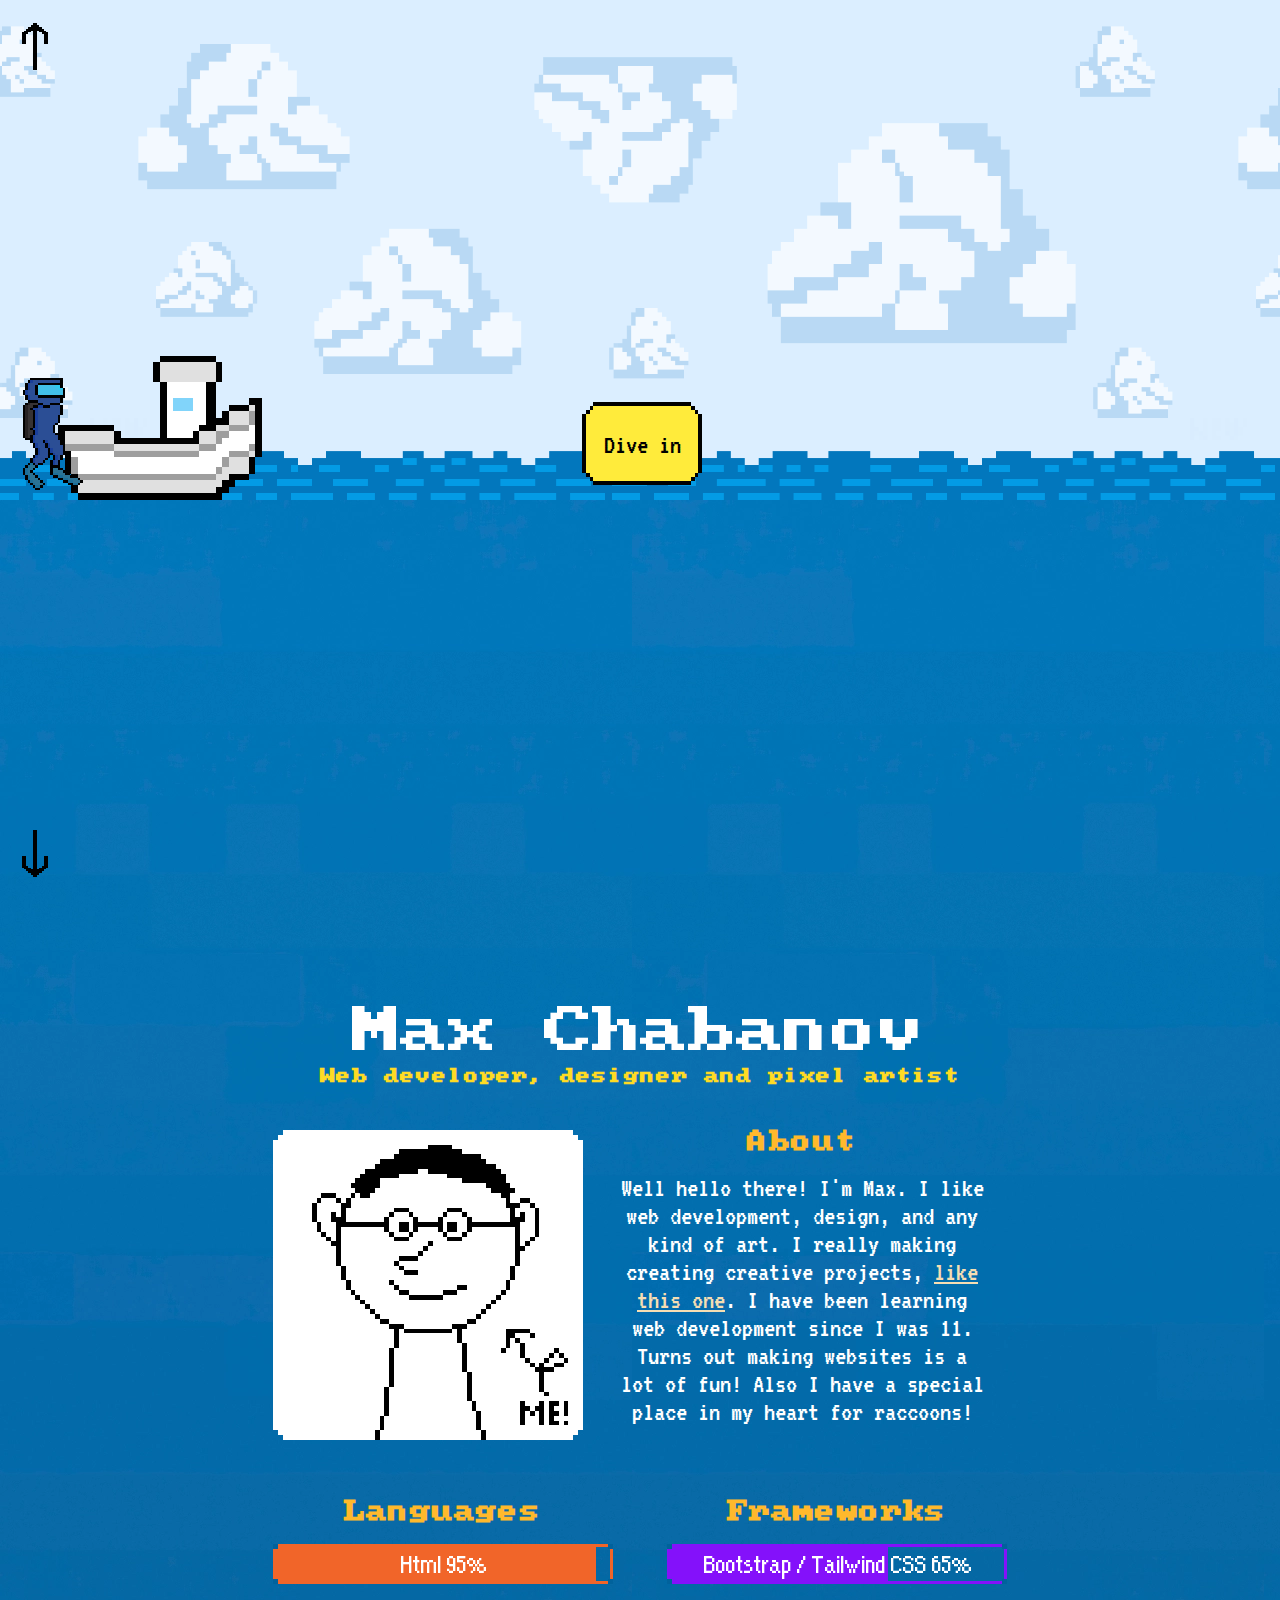
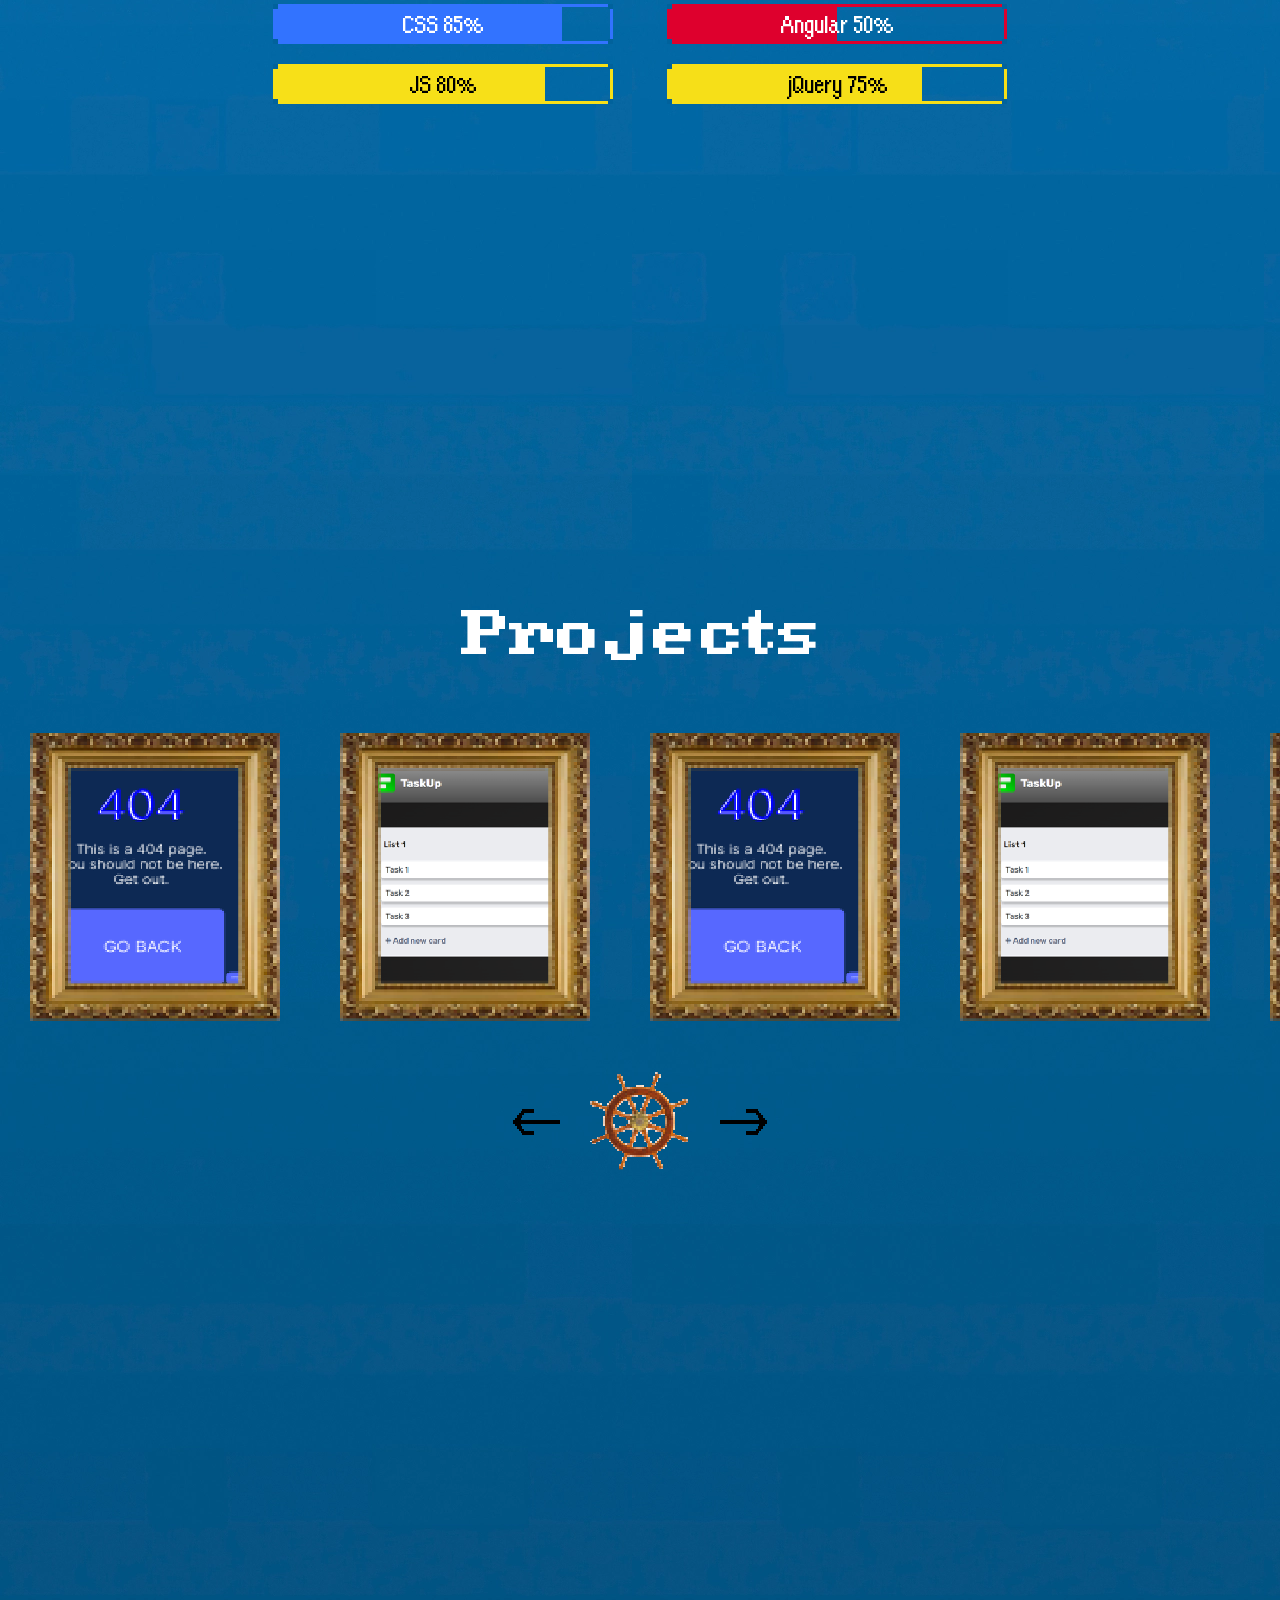
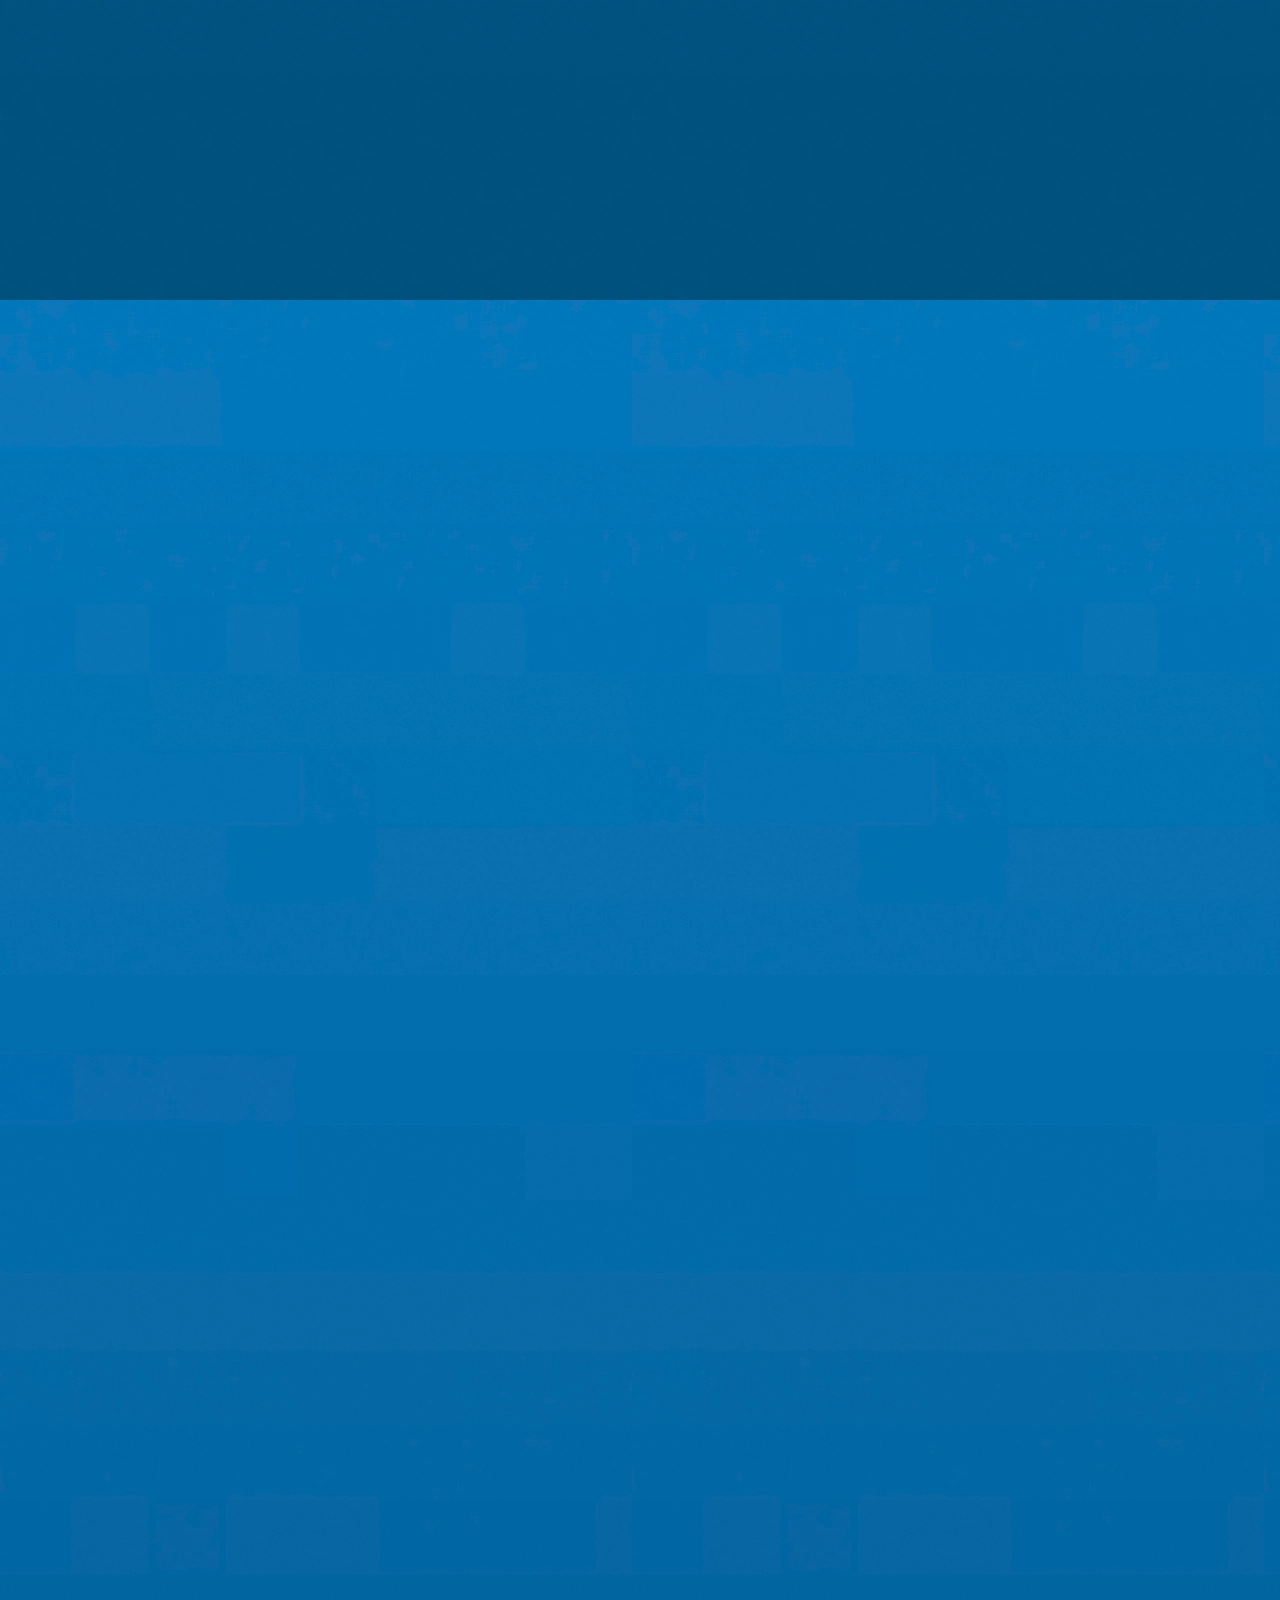
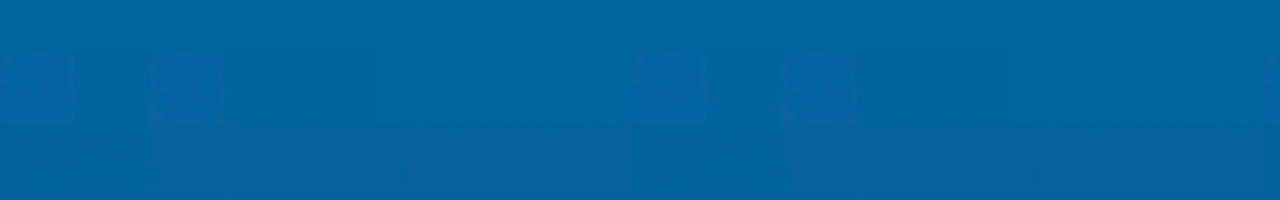
==== commit 9f765191: "aaaaaaa" ====
--- a/index.html
+++ b/index.html
@@ -28,6 +28,17 @@
       <button class="dive-in-btn"><p>Dive in</p></button>
     </header>
     <main>
+      <img
+        src="assets/images/projects/arrow.png"
+        alt="up"
+        class="arrow arrow-nav arrow-up"
+      />
+      <img
+        src="assets/images/projects/arrow.png"
+        alt="down"
+        class="arrow arrow-nav arrow-down"
+      />
+
       <img
         src="assets/images/diver.png"
         alt="diver"
@@ -153,8 +164,19 @@
 
         <div class="steering-wheel-container">
           <img
+            src="assets/images/projects/arrow.png"
+            alt="left"
+            class="arrow arrow-left"
+          />
+          <img
             src="assets/images/projects/steering-wheel.png"
             alt="Steering Wheel"
+            class="steering-wheel"
+          />
+          <img
+            src="assets/images/projects/arrow.png"
+            alt="right"
+            class="arrow arrow-right"
           />
         </div>
       </section>
--- a/styles.css
+++ b/styles.css
@@ -245,10 +245,6 @@
   width: 310px;
 }
 
-.arrow-me {
-  position: absolute;
-}
-
 /* skills info */
 .skills-info {
   margin-top: 60px;
@@ -380,10 +376,44 @@
 .steering-wheel-container {
   display: flex;
   justify-content: center;
+  align-items: center;
   margin-top: 50px;
 }
 .steering-wheel {
   width: 100px;
+}
+
+.arrow {
+  width: 70px;
+  height: 60px;
+
+  margin: 0 25px;
+
+  cursor: pointer;
+  transition: 100ms;
+}
+.arrow:hover {
+  filter: invert(0.1);
+}
+.arrow-left {
+  transform: rotate(90deg);
+}
+.arrow-right {
+  transform: rotate(-90deg);
+}
+
+.arrow-nav {
+  position: fixed;
+  left: 0;
+  top: 10px;
+  margin: 0;
+}
+
+.arrow-up {
+  transform: rotate(-180deg);
+}
+.arrow-down {
+  top: calc(100% - 70px);
 }
 
 /* Responsive */
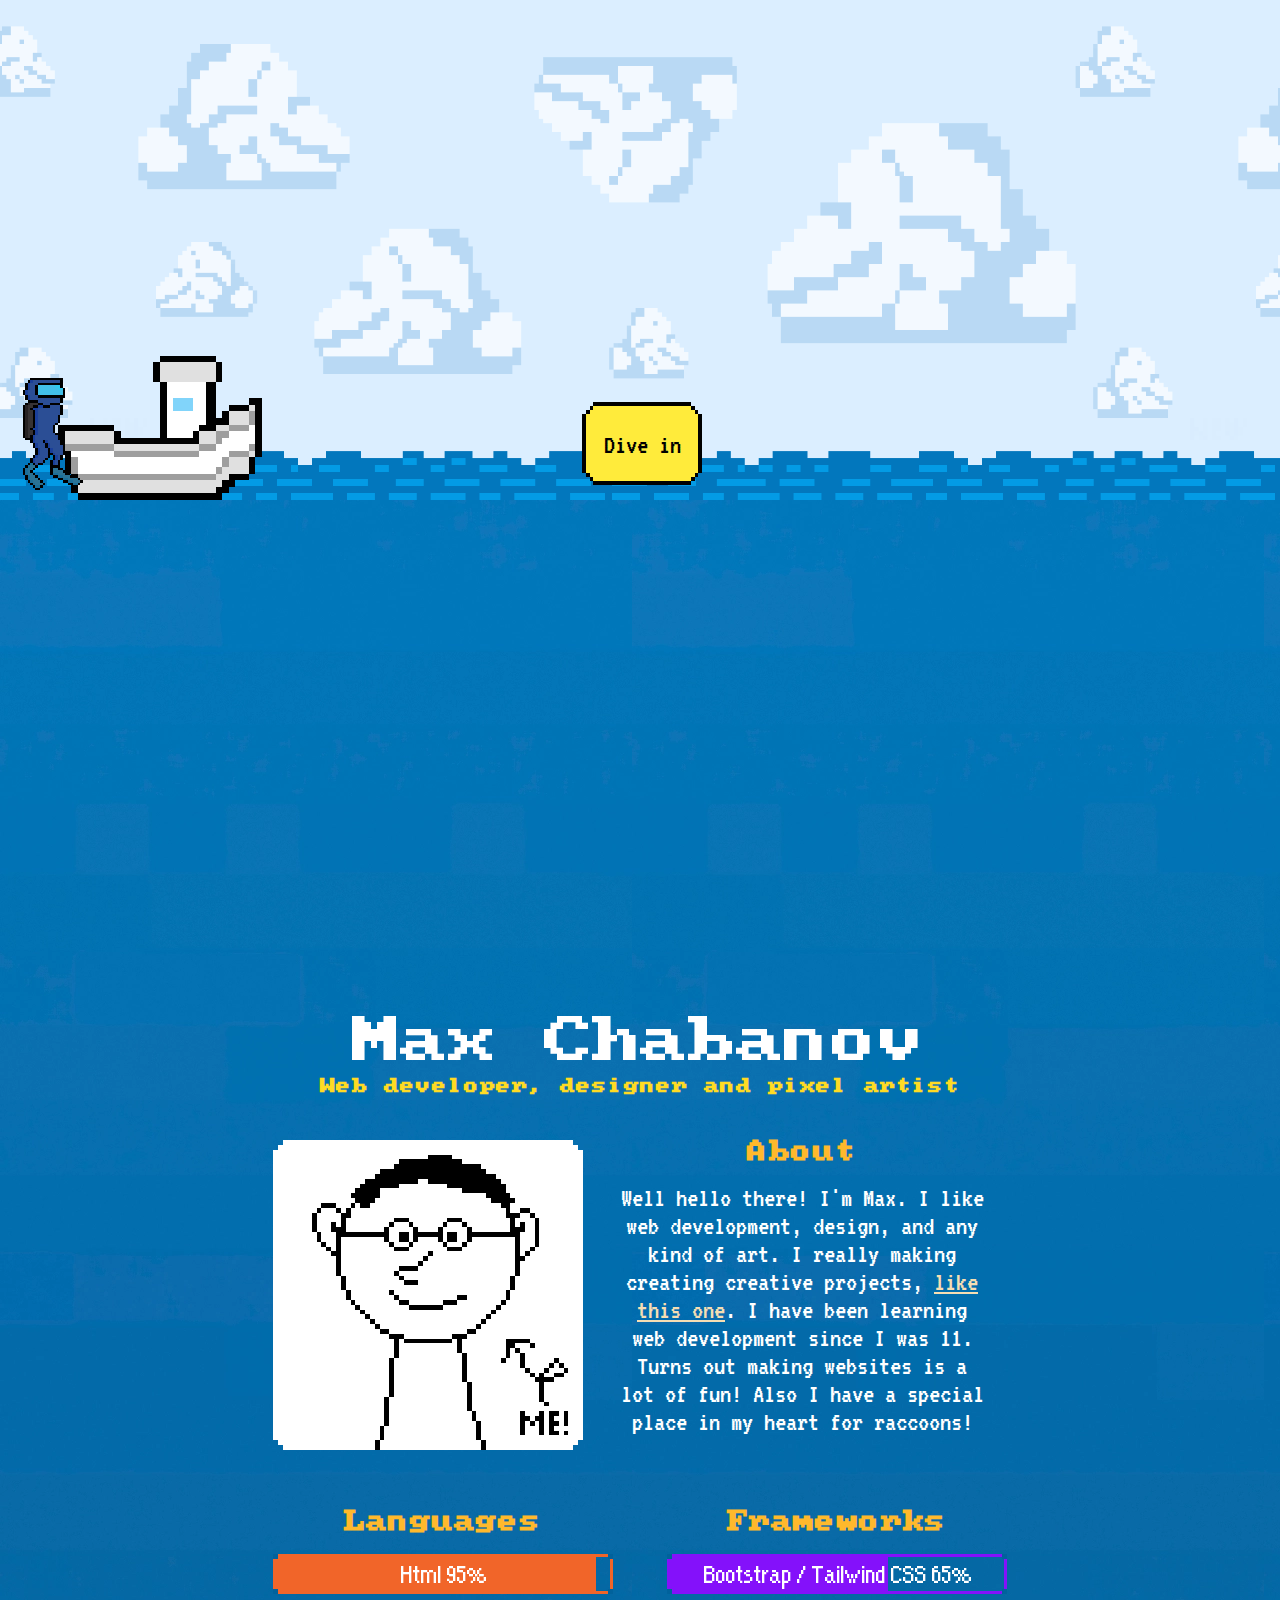
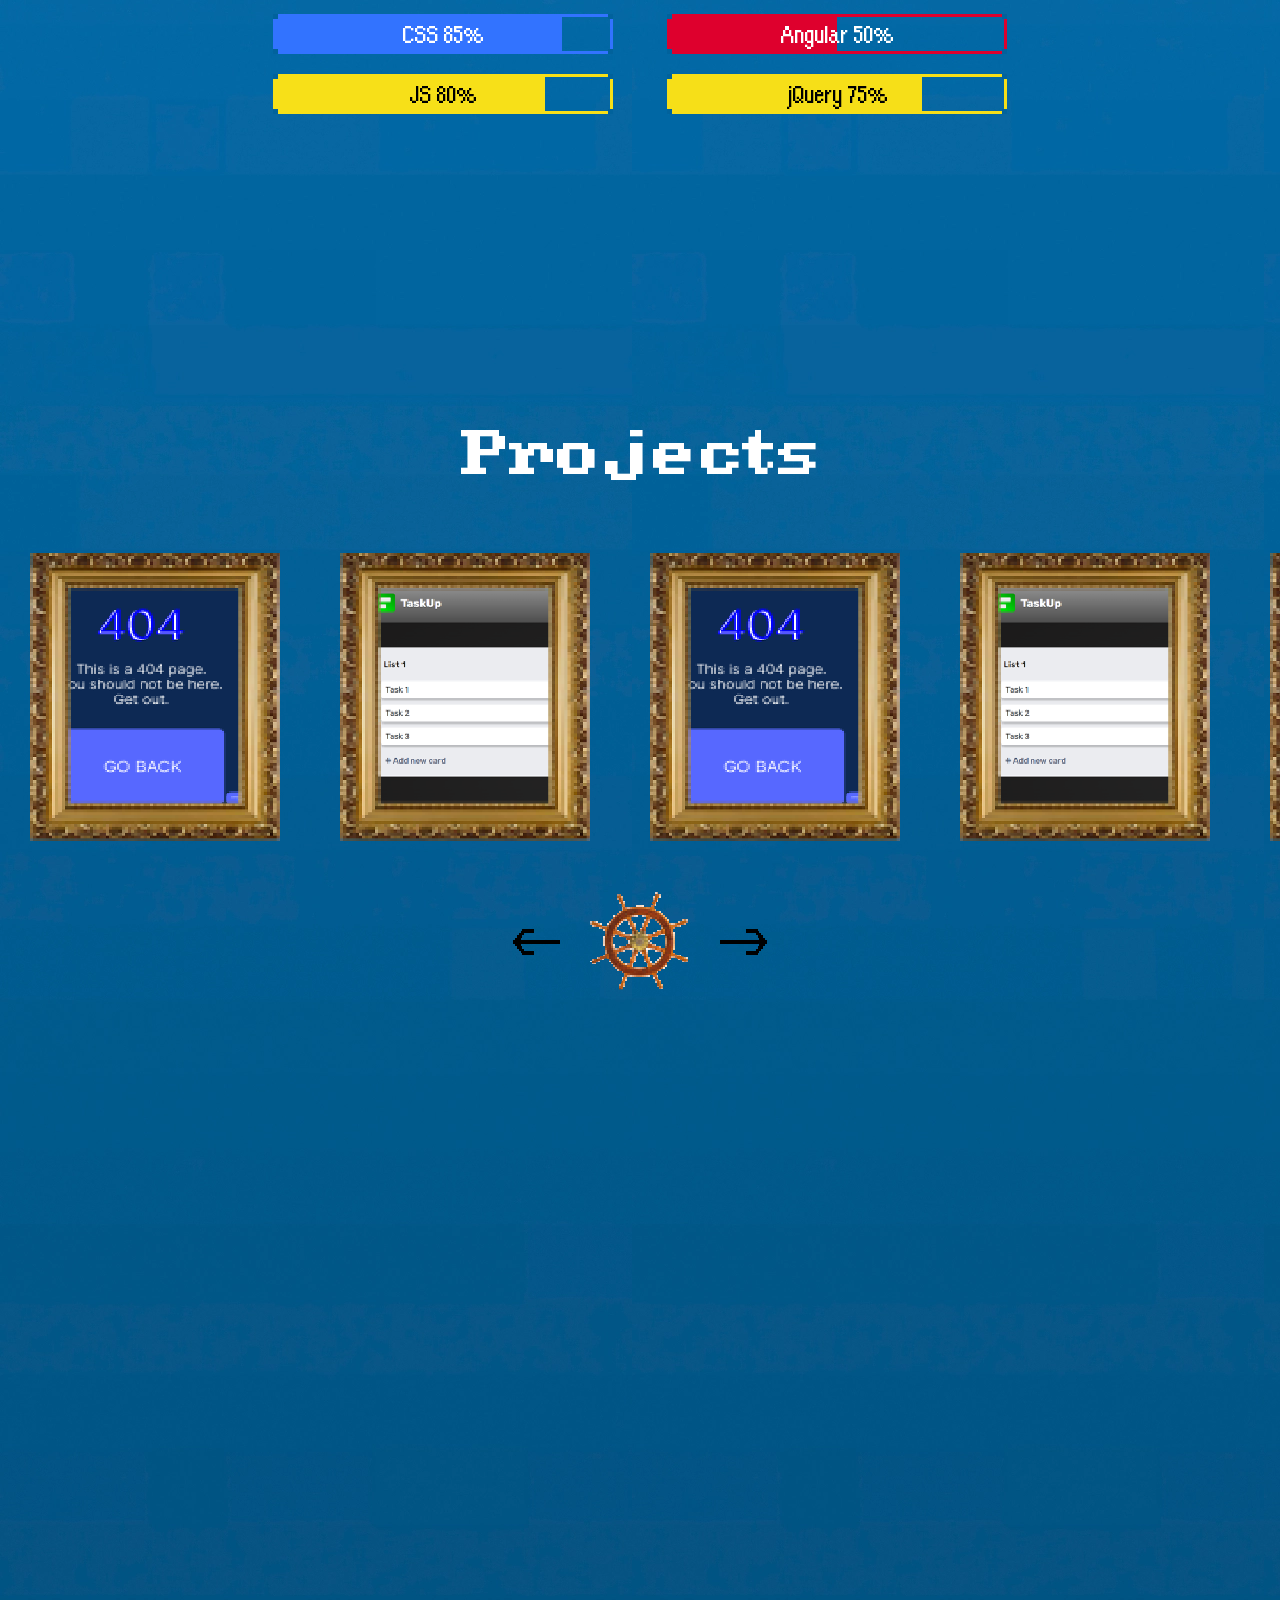
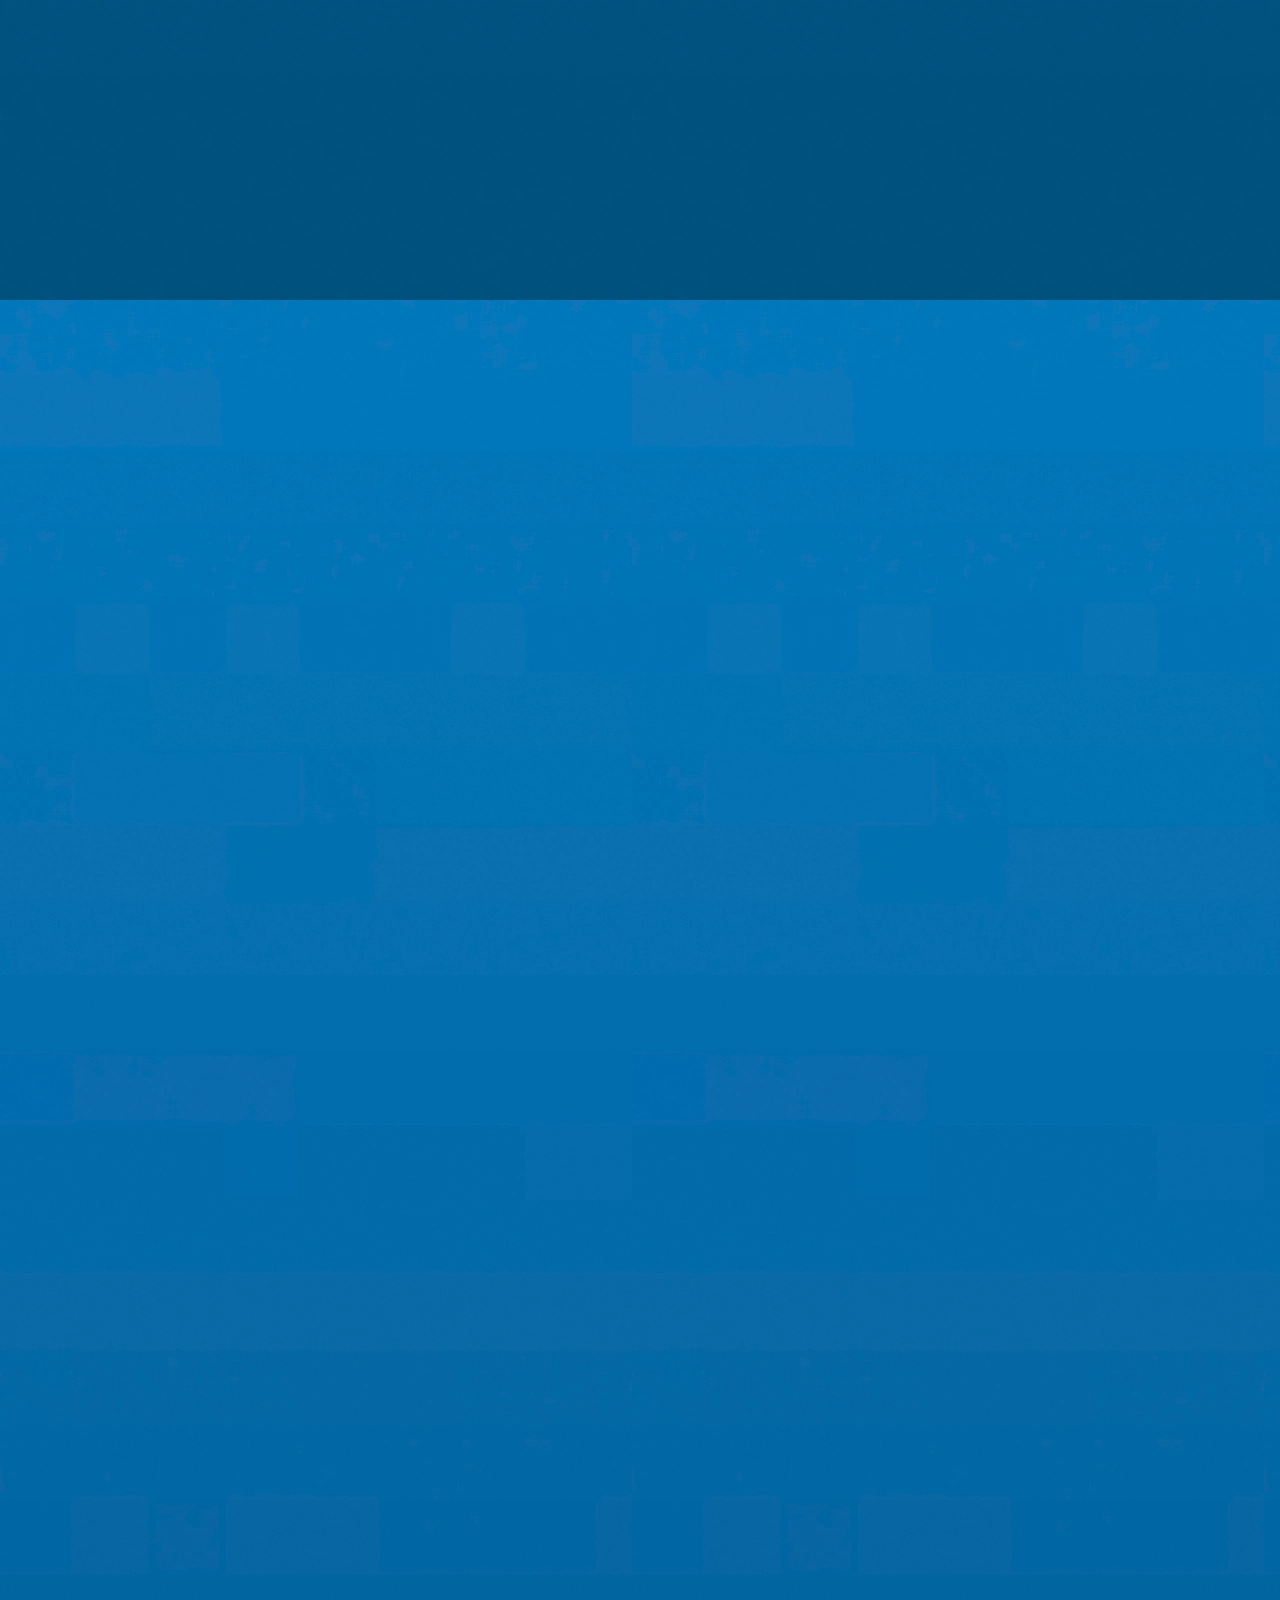
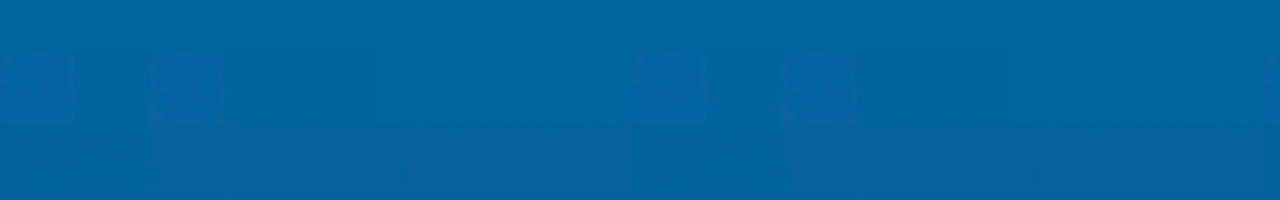
==== commit ac8c8cfe: "aaaa" ====
--- a/index.html
+++ b/index.html
@@ -46,8 +46,9 @@
         draggable="false"
       />
 
-      <div class="anchor" id="anchor-about"></div>
       <section class="about" id="about">
+        <div class="anchor" id="anchor-about"></div>
+
         <div class="introduction">
           <h1 class="heading">Max Chabanov</h1>
           <h2 class="sub-heading sub-heading-name">
@@ -135,8 +136,9 @@
         </div>
       </section>
 
-      <div class="anchor" id="anchor-projects"></div>
       <section class="projects-section">
+        <div class="anchor" id="anchor-projects"></div>
+
         <h1 class="heading" style="word-spacing: -50px">
           Proje
           <span style="letter-spacing: -8px">
--- a/styles.css
+++ b/styles.css
@@ -39,6 +39,8 @@
 .anchor {
   width: 100%;
   height: 5px;
+
+  margin-bottom: 10px;
 }
 
 @font-face {
@@ -332,7 +334,7 @@
 .projects-section {
   max-width: 100vw;
 
-  margin-top: 500px;
+  margin-top: 300px;
 }
 
 .projects {
@@ -390,10 +392,6 @@
   margin: 0 25px;
 
   cursor: pointer;
-  transition: 100ms;
-}
-.arrow:hover {
-  filter: invert(0.1);
 }
 .arrow-left {
   transform: rotate(90deg);
@@ -406,14 +404,25 @@
   position: fixed;
   left: 0;
   top: 10px;
+
   margin: 0;
+
+  transition: opacity 1s, height 300ms;
+  opacity: 0;
 }
 
 .arrow-up {
   transform: rotate(-180deg);
 }
+.arrow-up:hover {
+  height: 65px;
+}
+
 .arrow-down {
   top: calc(100% - 70px);
+}
+.arrow-down:hover {
+  height: 65px;
 }
 
 /* Responsive */
